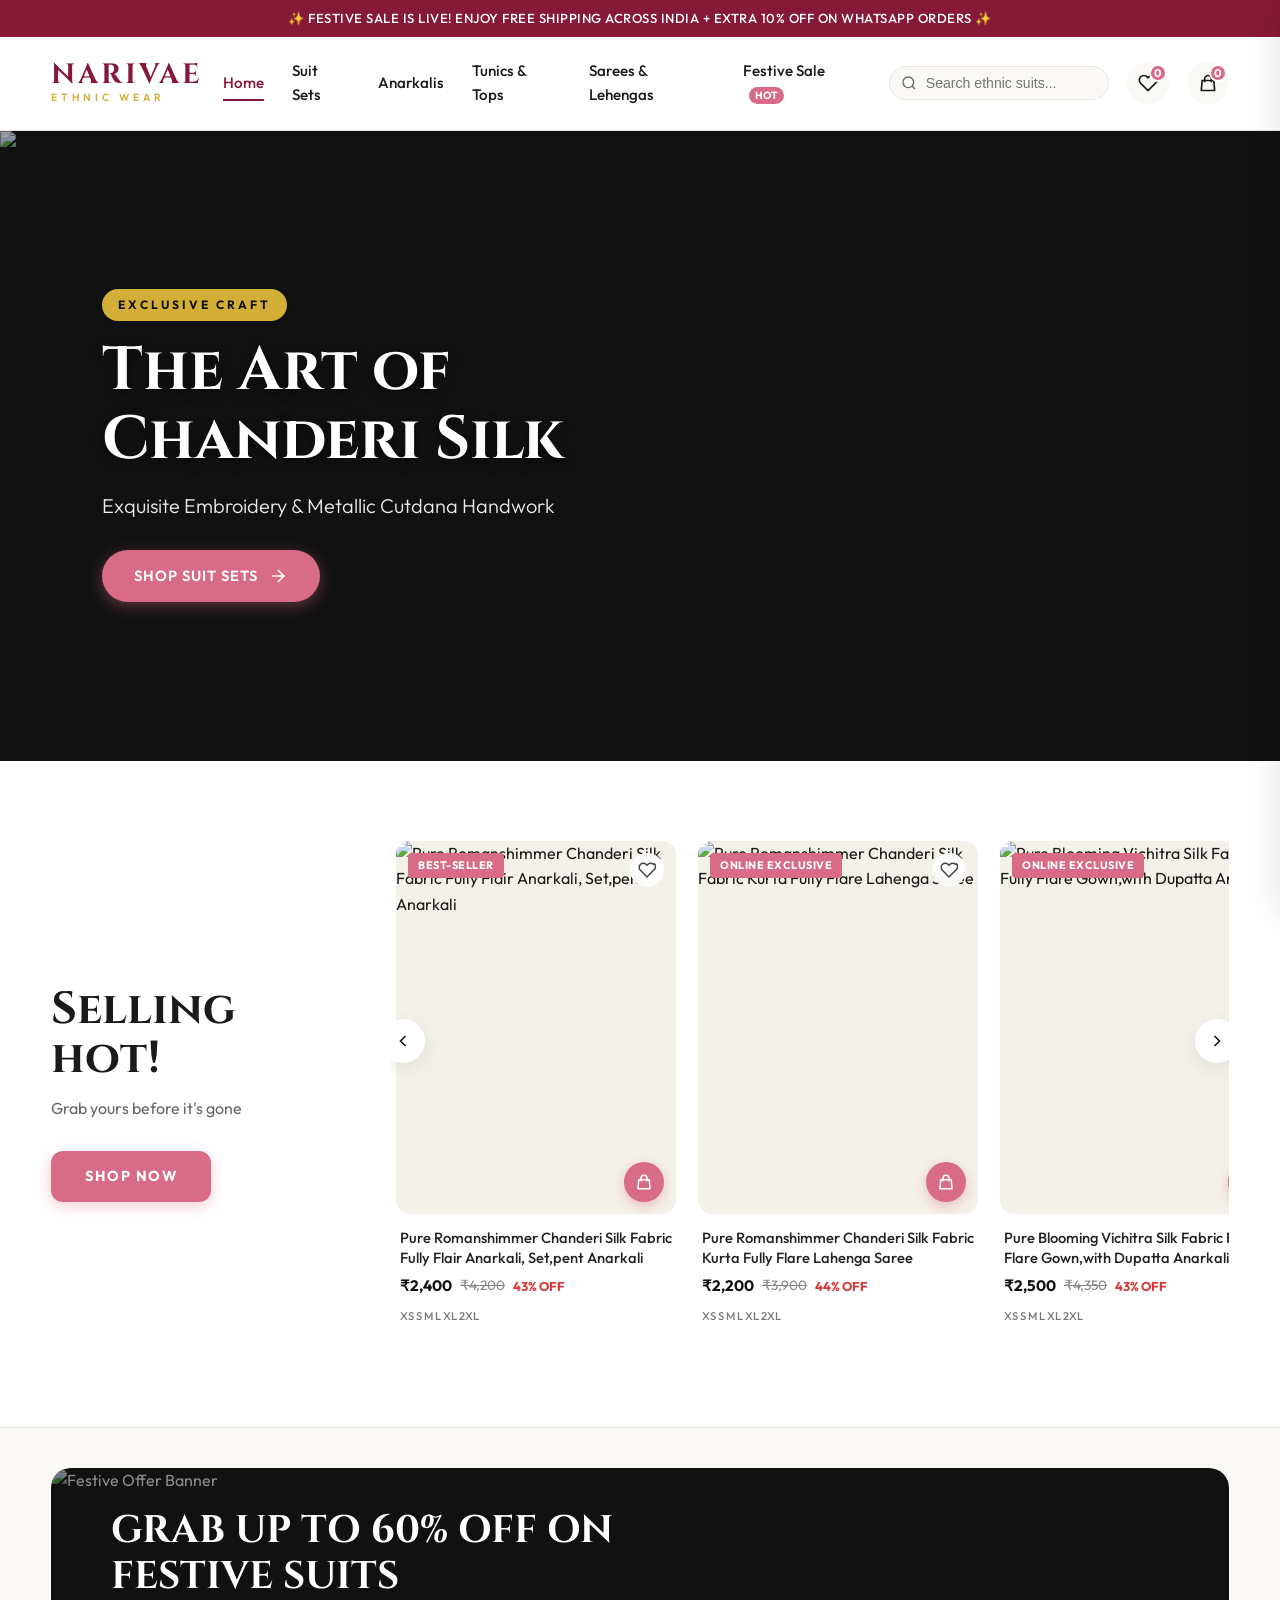
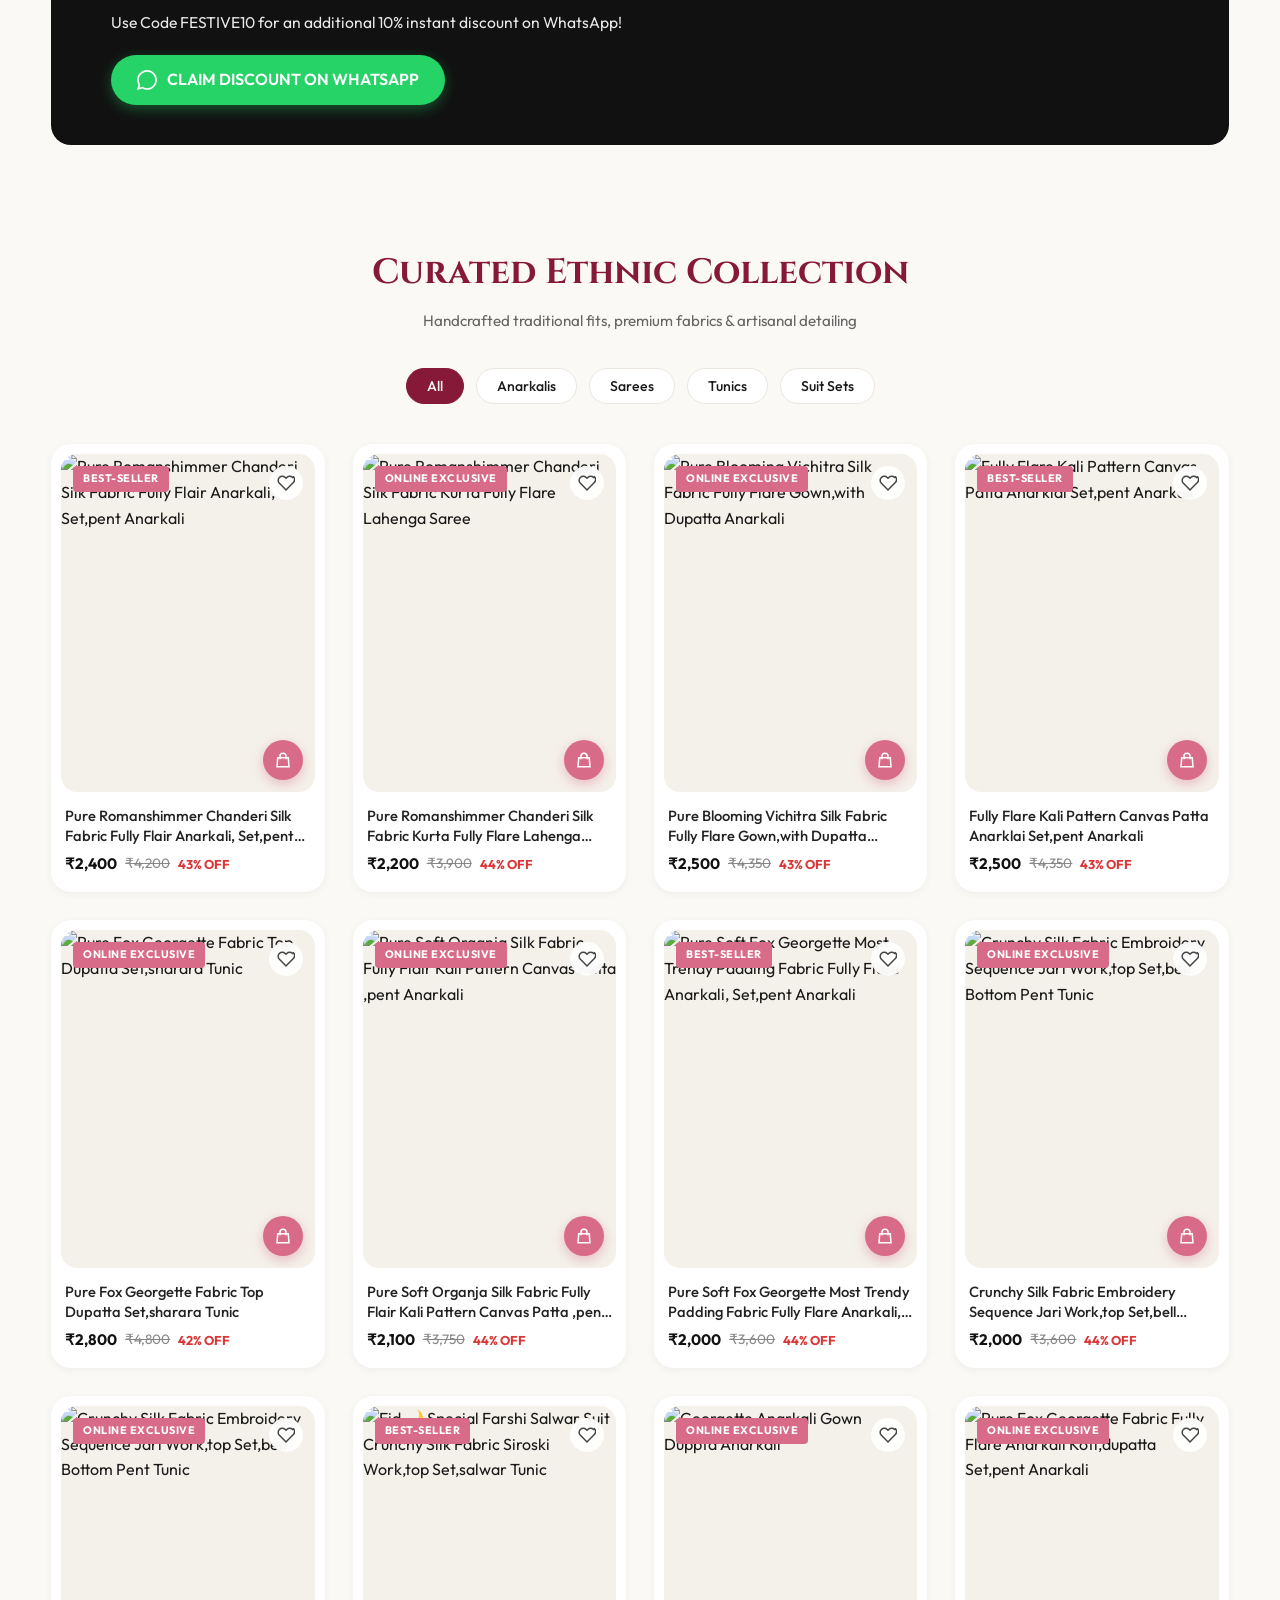
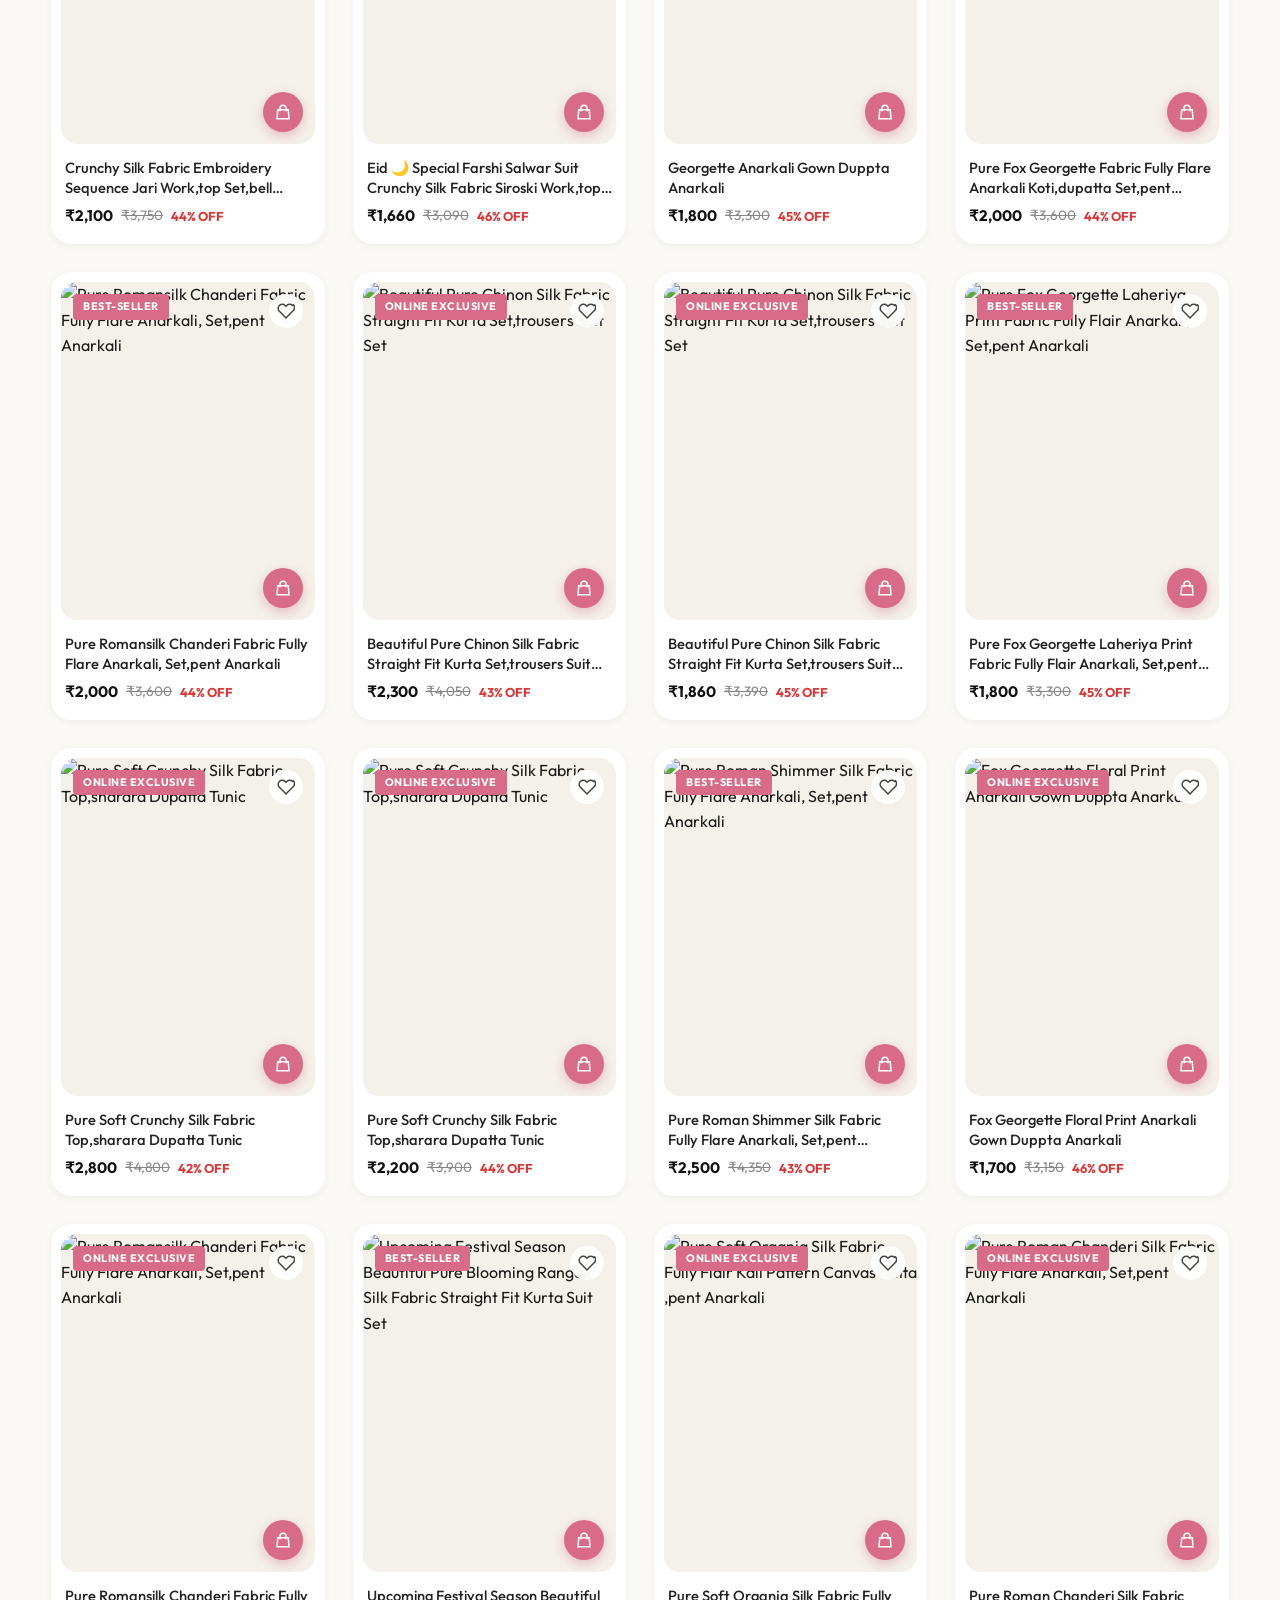
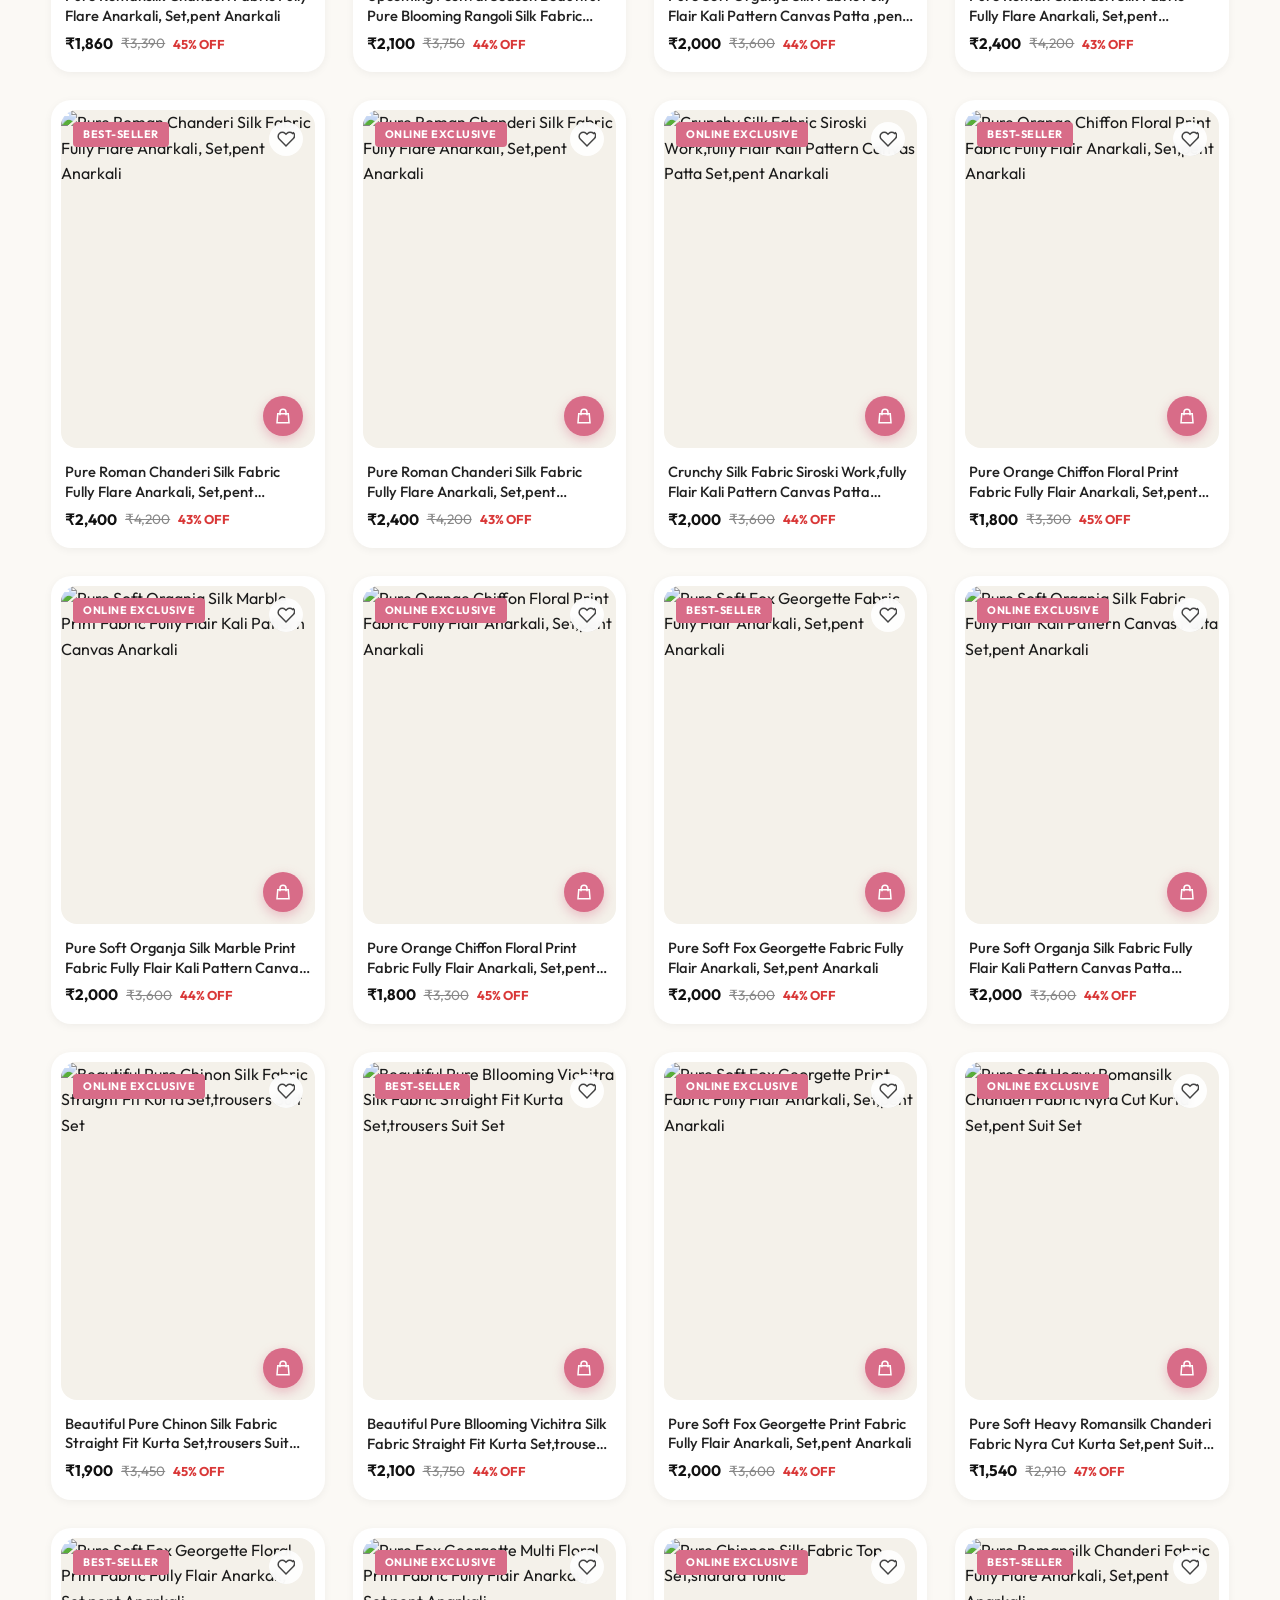
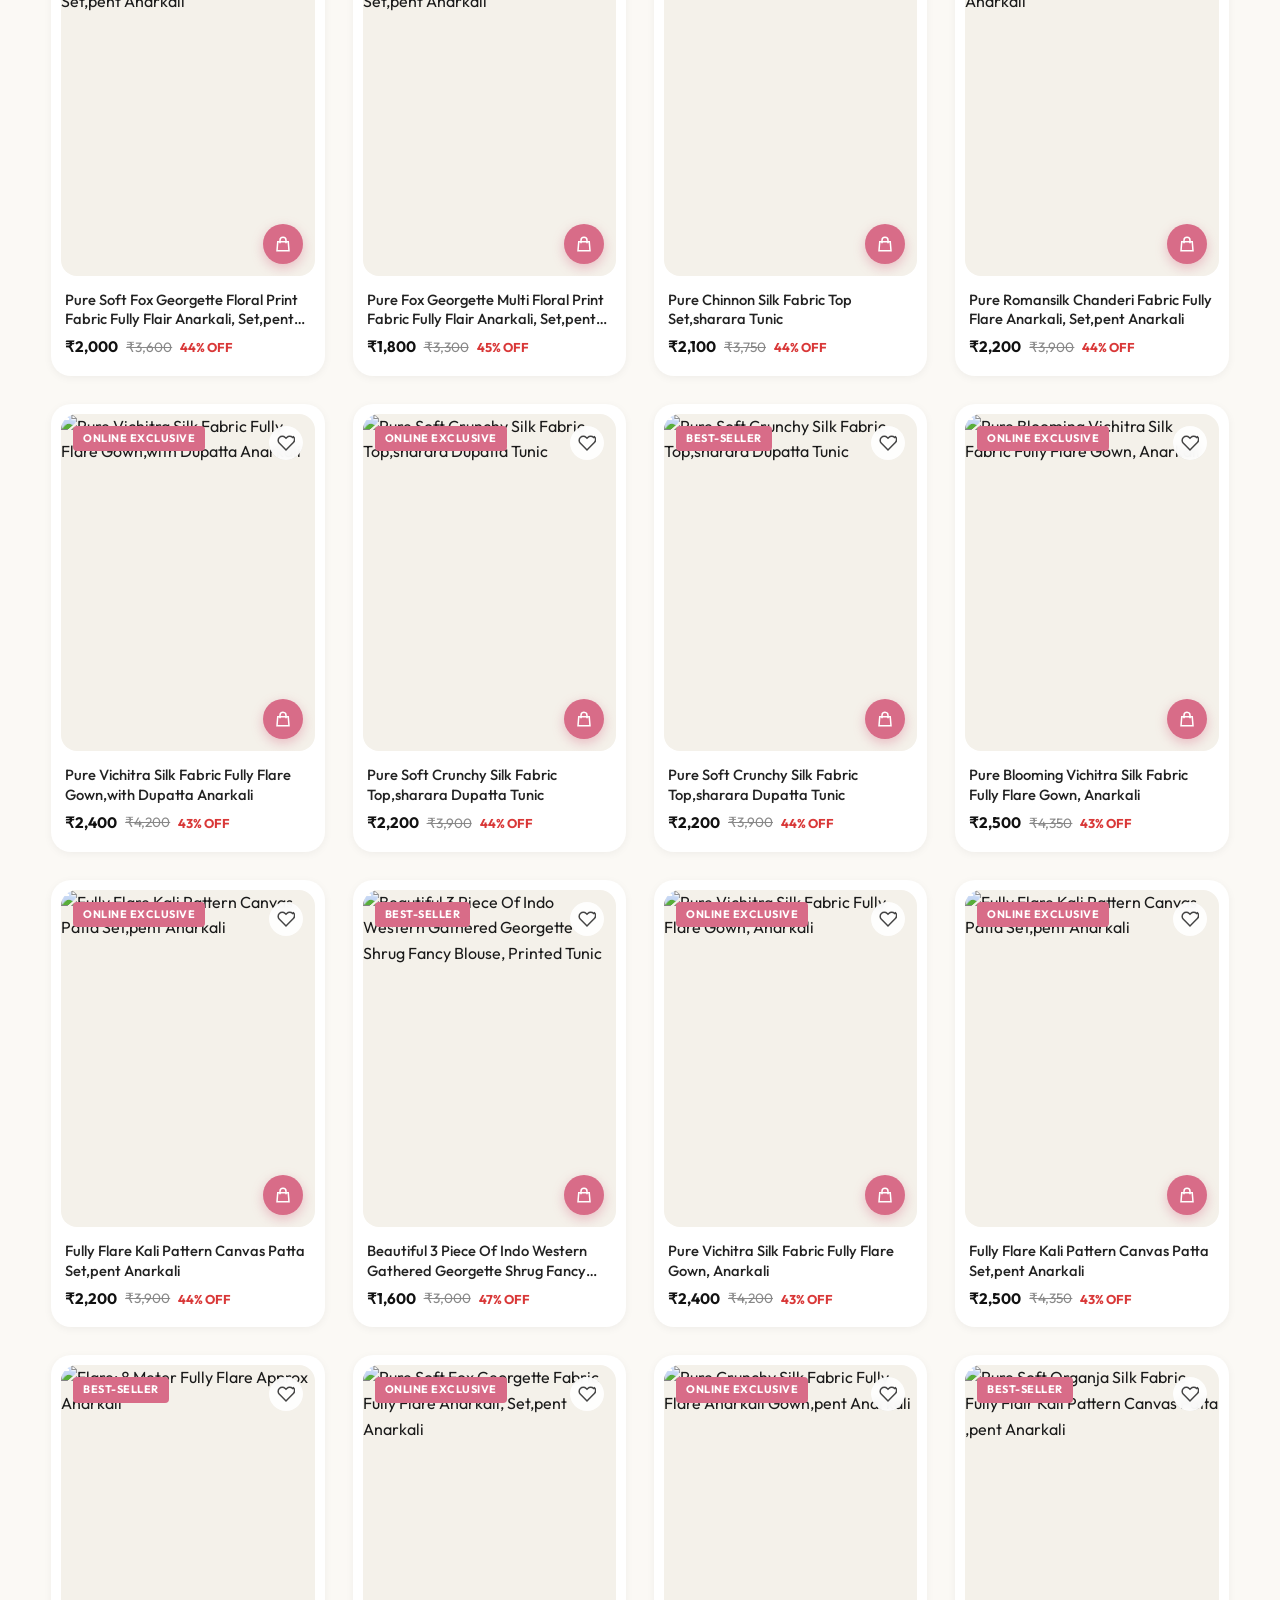
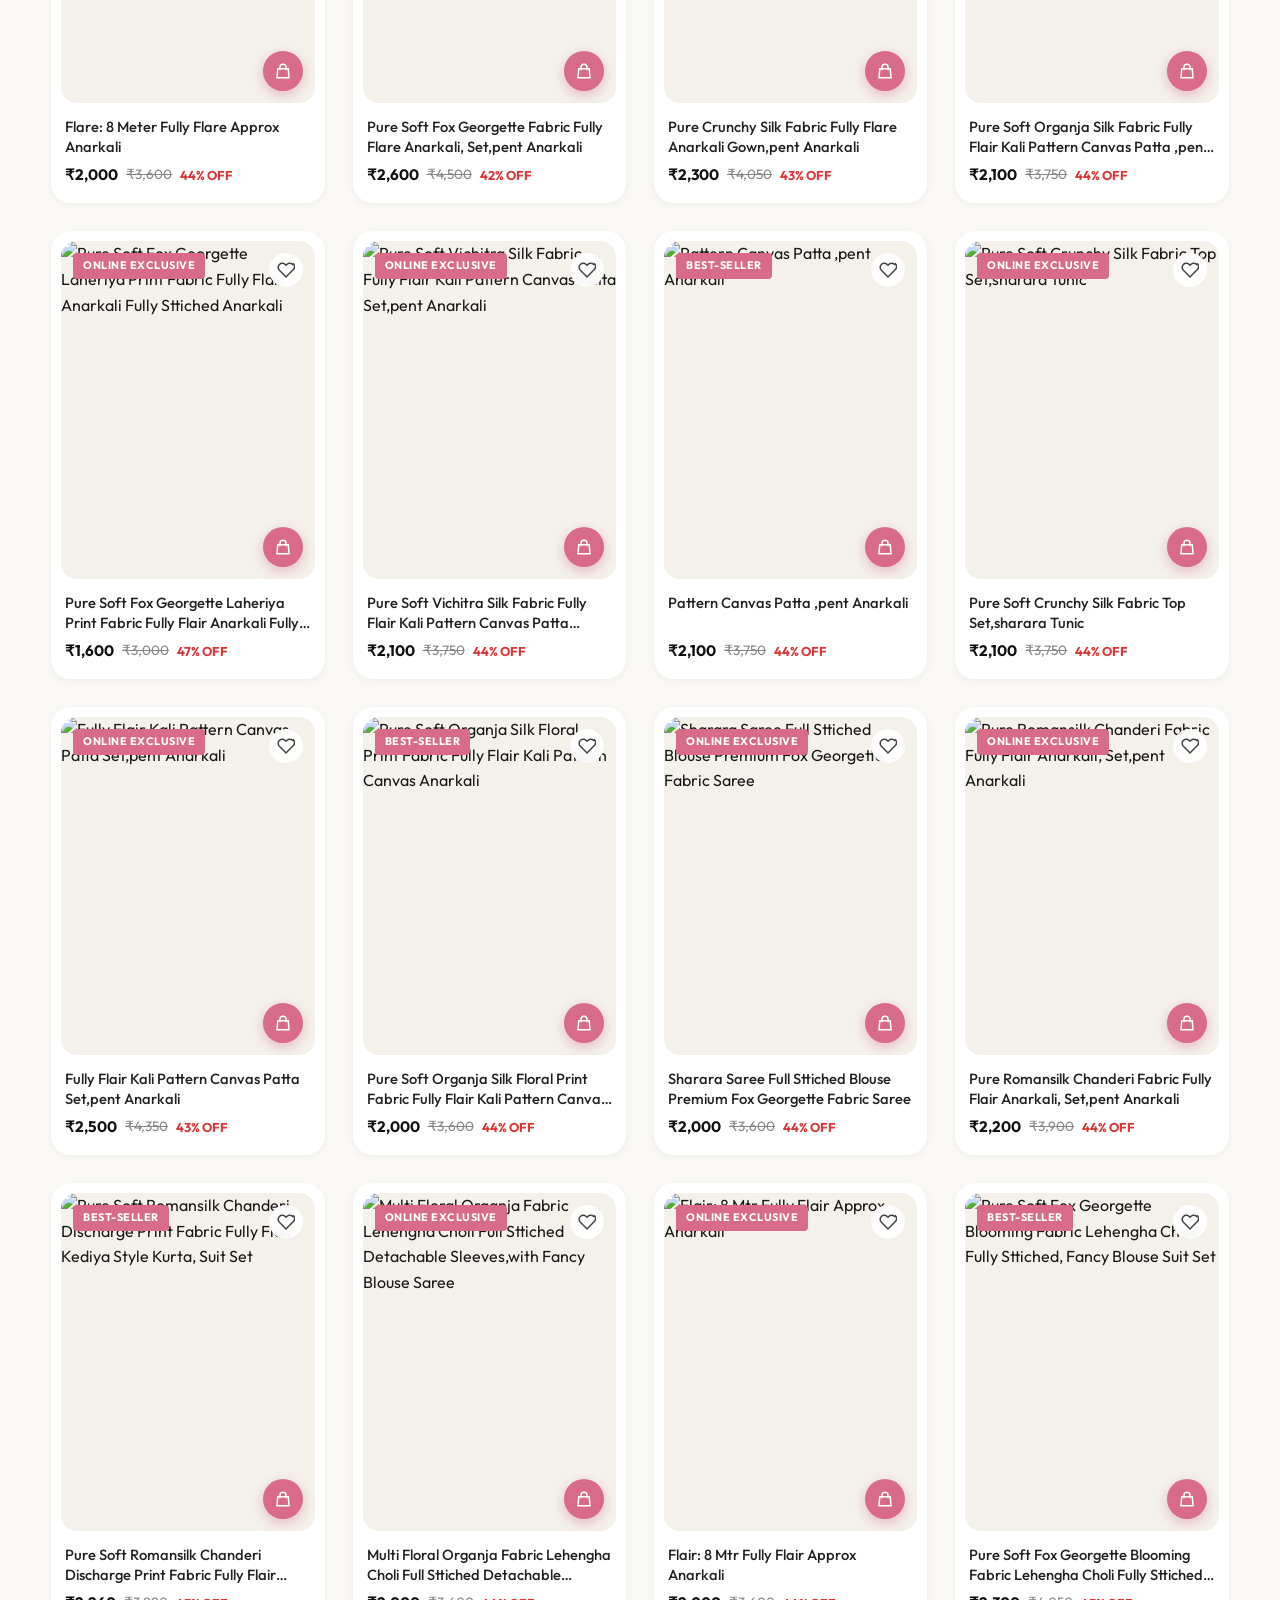
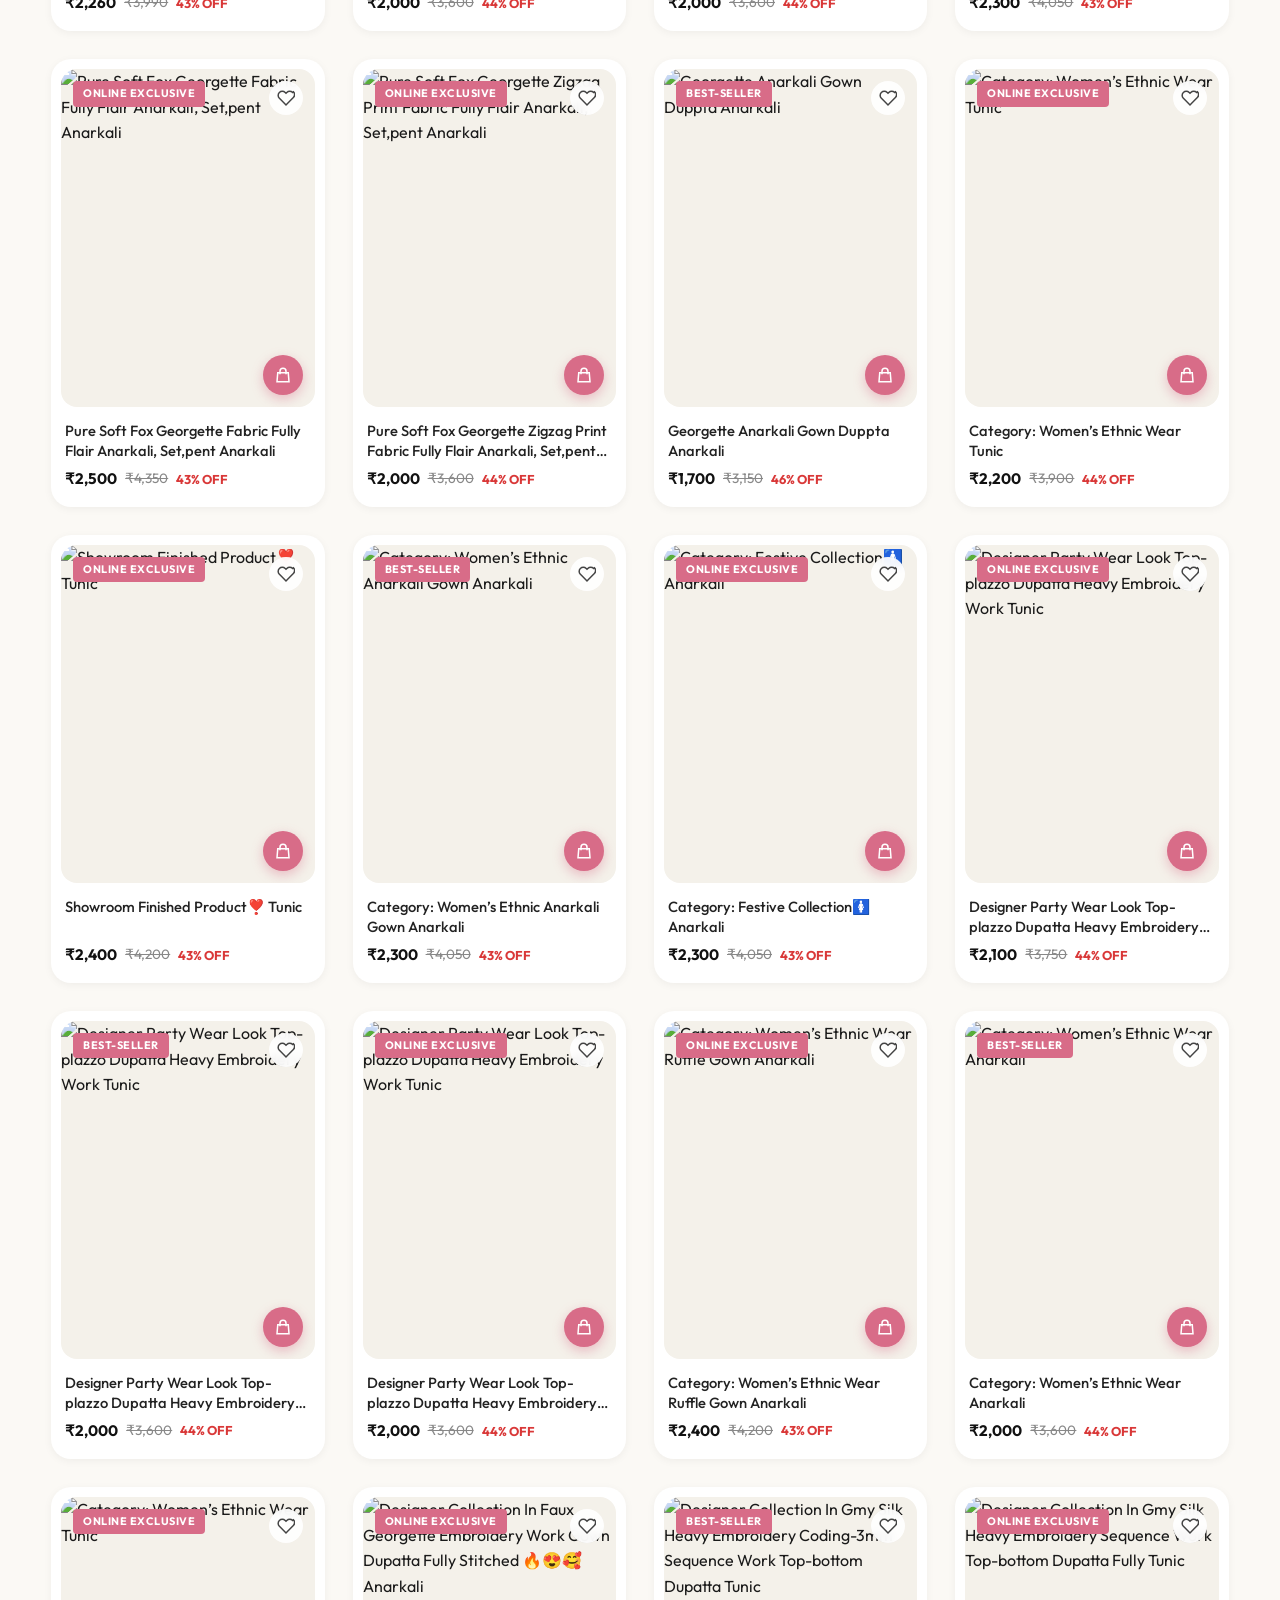
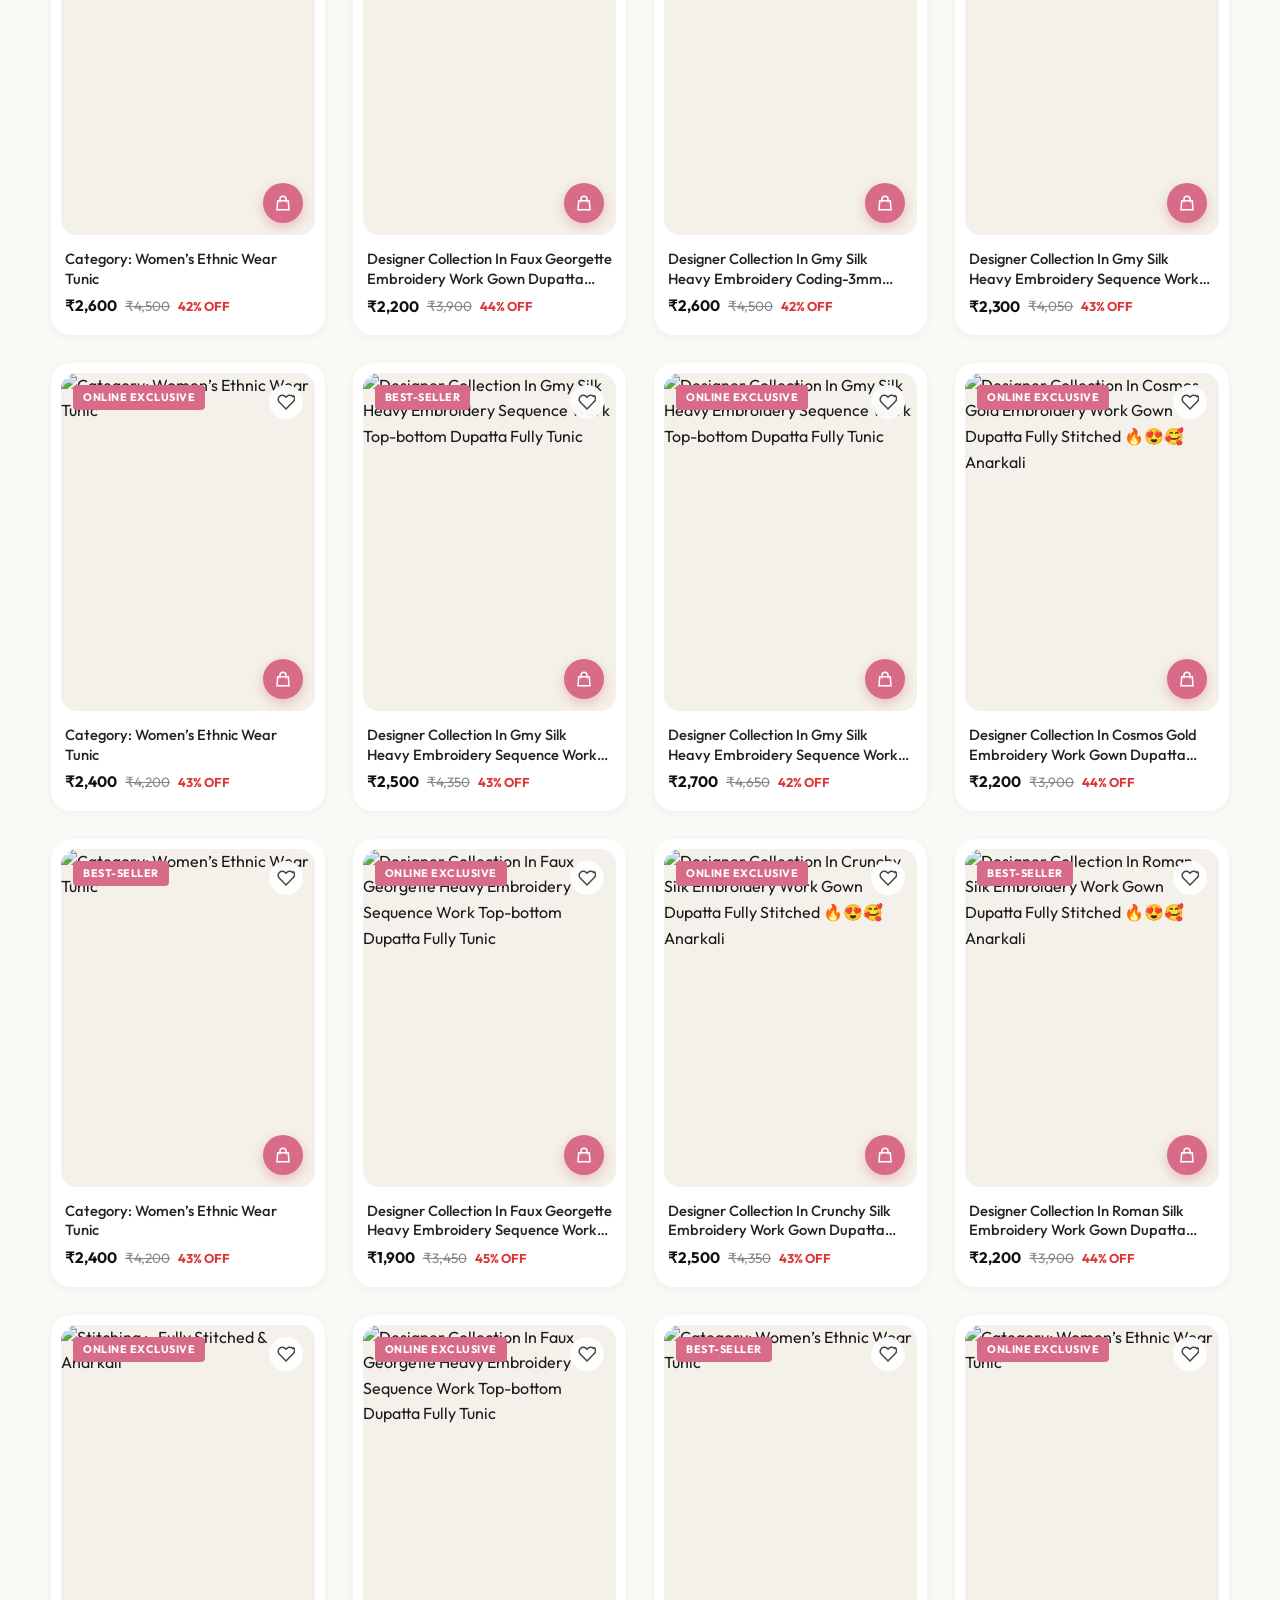
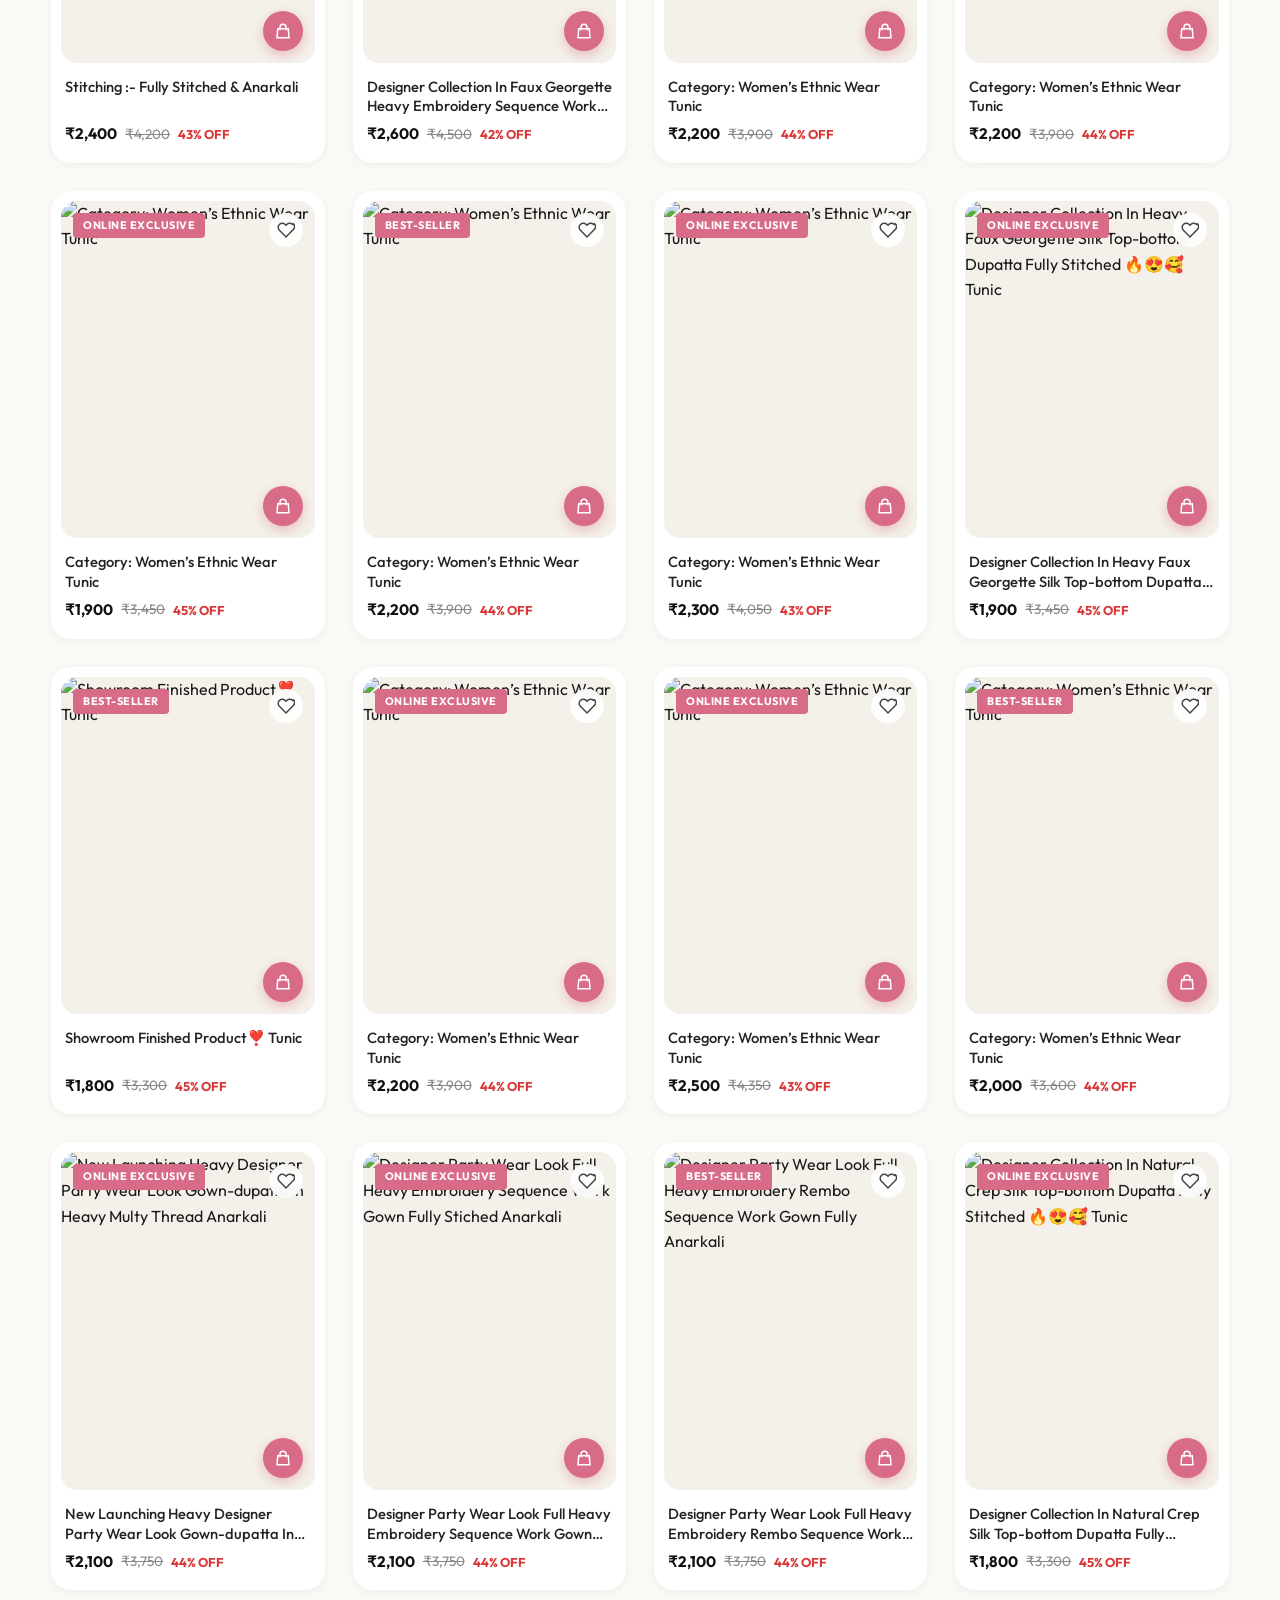
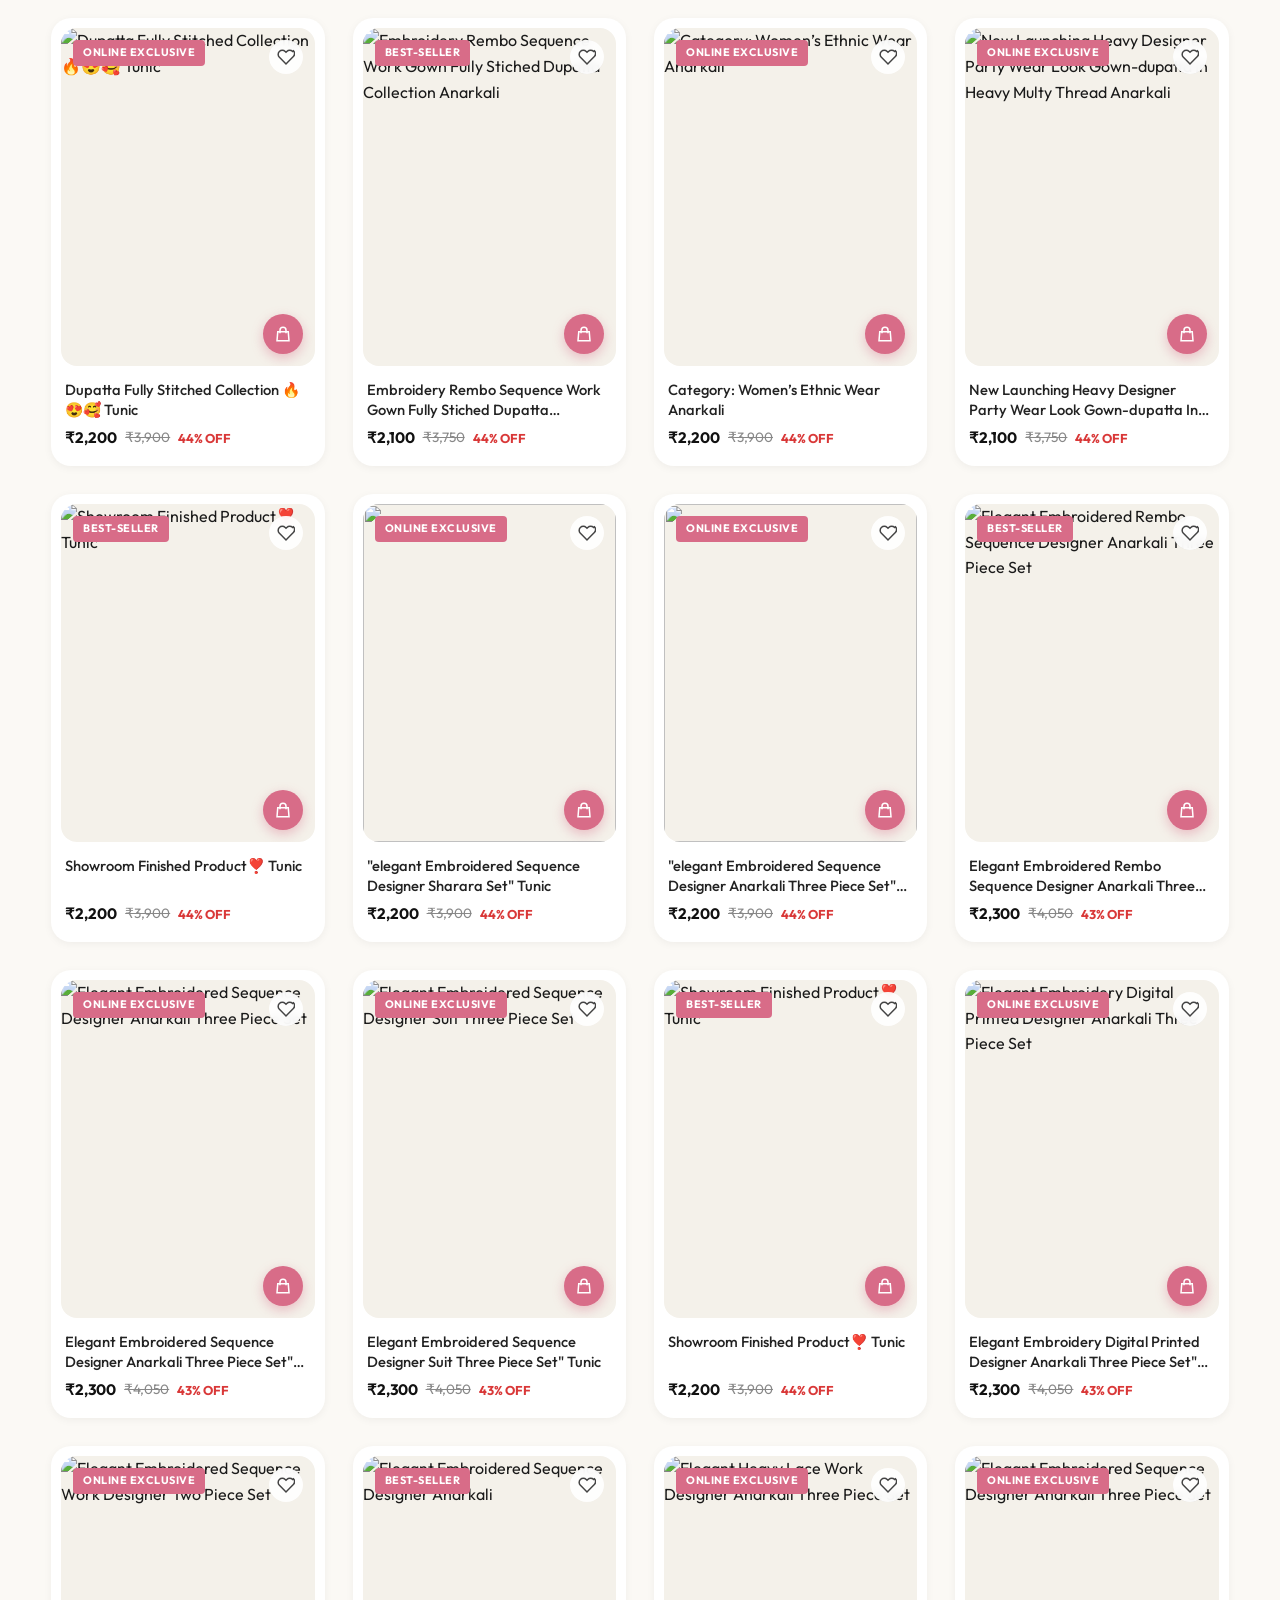
==== index.html @ 0bec827b "Initial commit: NARIVAE Ethnic Wear Store with 204 products" ====
<!DOCTYPE html>
<html lang="en">
<head>
  <meta charset="UTF-8">
  <meta name="viewport" content="width=device-width, initial-scale=1.0">
  <title>NARIVAE | Premium Indian Ethnic Wear, Suit Sets & Anarkalis</title>
  <meta name="description" content="Discover luxury Indian ethnic wear, handcrafted suit sets, flared Anarkalis, and tunics at NARIVAE. Order directly via WhatsApp.">
  <link rel="stylesheet" href="css/styles.css">
</head>
<body>

  <!-- Announcement Bar -->
  <div class="announcement-bar">
    <span id="announcement-text">✨ FESTIVE SALE IS LIVE! ENJOY FREE SHIPPING ACROSS INDIA + EXTRA 10% OFF ON WHATSAPP ORDERS ✨</span>
  </div>

  <!-- Main Site Header -->
  <header class="site-header">
    <div class="container">
      <div class="header-inner">
        <!-- Logo -->
        <a href="index.html" class="brand-logo">
          <img id="brand-logo-img" src="" alt="NARIVAE Logo" style="display:none;" />
          <div class="brand-text">
            <span class="brand-title" id="brand-title-text">NARIVAE</span>
            <span class="brand-subtitle" id="brand-subtitle-text">ETHNIC WEAR</span>
          </div>
        </a>

        <!-- Main Navigation Links -->
        <nav class="main-nav" id="main-nav-links">
          <!-- Dynamically populated from data.js -->
        </nav>

        <!-- Actions: Search, Wishlist, Cart -->
        <div class="header-actions">
          <div class="search-box">
            <svg viewBox="0 0 24 24" fill="none" stroke="currentColor" stroke-width="2"><circle cx="11" cy="11" r="8"/><path d="M21 21l-4.35-4.35"/></svg>
            <input type="text" id="search-input" placeholder="Search ethnic suits..." />
          </div>

          <button class="icon-btn" id="wishlist-toggle-btn" title="Wishlist" onclick="alert('Wishlist feature: Click the heart on any item to save it!')">
            <svg width="20" height="20" fill="none" stroke="currentColor" stroke-width="2" viewBox="0 0 24 24"><path d="M20.84 4.61a5.5 5.5 0 0 0-7.78 0L12 5.67l-1.06-1.06a5.5 5.5 0 0 0-7.78 7.78l1.06 1.06L12 21.23l8.78-8.78 1.06-1.06a5.5 5.5 0 0 0 0-7.78z"/></svg>
            <span class="badge-count" id="wishlist-badge-count">0</span>
          </button>

          <button class="icon-btn" id="cart-toggle-btn" title="Shopping Bag">
            <svg width="20" height="20" fill="none" stroke="currentColor" stroke-width="2" viewBox="0 0 24 24"><path d="M16 11V7a4 4 0 00-8 0v4M5 9h14l1 12H4L5 9z"/></svg>
            <span class="badge-count" id="cart-badge-count">0</span>
          </button>
        </div>
      </div>
    </div>
  </header>

  <!-- HERO SECTION (Slider / Video Banner) -->
  <section class="hero-section">
    <div class="hero-slider" id="hero-slider-container">
      <!-- Dynamically populated hero slides -->
    </div>
  </section>

  <!-- REFERENCE 1: SELLING HOT SLIDER SECTION -->
  <section class="selling-hot-section">
    <div class="container">
      <div class="selling-hot-container">
        <!-- Left Title Box -->
        <div class="selling-hot-left">
          <h2 class="selling-hot-title" id="hot-selling-title">Selling hot!</h2>
          <p class="selling-hot-subtext" id="hot-selling-subtext">Grab yours before it's gone</p>
          <a href="#catalog" class="shop-now-btn" id="hot-selling-btn">SHOP NOW</a>
        </div>

        <!-- Right Product Cards Slider -->
        <div class="hot-slider-wrapper">
          <button class="slider-arrow prev" id="hot-slider-prev" aria-label="Previous Slide">
            <svg width="20" height="20" fill="none" stroke="currentColor" stroke-width="2" viewBox="0 0 24 24"><path d="M15 18l-6-6 6-6"/></svg>
          </button>
          
          <div class="hot-slider-track" id="hot-slider-track">
            <!-- Dynamically populated hot seller product cards -->
          </div>

          <button class="slider-arrow next" id="hot-slider-next" aria-label="Next Slide">
            <svg width="20" height="20" fill="none" stroke="currentColor" stroke-width="2" viewBox="0 0 24 24"><path d="M9 18l6-6-6-6"/></svg>
          </button>
        </div>
      </div>
    </div>
  </section>

  <!-- PROMOTIONAL BANNER SECTION -->
  <section class="promo-banner-section">
    <div class="container">
      <div class="promo-banner-card">
        <img class="promo-banner-bg" id="promo-bg-img" src="" alt="Festive Offer Banner" />
        <div class="promo-banner-content">
          <h3 class="promo-title" id="promo-title">GRAB UP TO 60% OFF ON FESTIVE SUITS</h3>
          <p class="promo-subtitle" id="promo-subtitle">Use Code FESTIVE10 for an additional 10% instant discount on WhatsApp!</p>
          <a href="https://wa.me/918511414656" target="_blank" class="promo-whatsapp-btn" id="promo-wa-btn">
            <svg width="20" height="20" fill="currentColor" viewBox="0 0 24 24"><path d="M.057 24l1.687-6.163c-1.041-1.804-1.588-3.849-1.587-5.946.003-6.556 5.338-11.891 11.893-11.891 3.181.001 6.167 1.24 8.413 3.488 2.245 2.248 3.481 5.236 3.48 8.414-.003 6.557-5.338 11.892-11.893 11.892-1.99-.001-3.951-.5-5.688-1.448l-6.305 1.654zm6.597-3.807c1.676.995 3.276 1.591 5.392 1.592 5.448 0 9.886-4.434 9.889-9.885.002-5.462-4.415-9.89-9.881-9.892-5.452 0-9.887 4.434-9.889 9.884-.001 2.225.651 3.891 1.746 5.634l-.999 3.648 3.742-.981z"/></svg>
            <span>CLAIM DISCOUNT ON WHATSAPP</span>
          </a>
        </div>
      </div>
    </div>
  </section>

  <!-- REFERENCE 2: 4-SPAN CATALOG GRID SECTION -->
  <section class="catalog-section" id="catalog">
    <div class="container">
      <div class="section-header">
        <h2 class="section-title" id="catalog-title">Curated Ethnic Collection</h2>
        <p class="section-subtitle" id="catalog-subtext">Handcrafted traditional fits, premium fabrics & artisanal detailing</p>
      </div>

      <!-- Filter Categories -->
      <div class="filter-tabs" id="filter-tabs">
        <!-- Filter buttons dynamically rendered -->
      </div>

      <!-- 4-Column Grid -->
      <div class="catalog-grid" id="catalog-grid">
        <!-- Dynamically rendered product cards -->
      </div>
    </div>
  </section>

  <!-- QUICK VIEW PRODUCT MODAL -->
  <div class="modal-overlay" id="product-modal">
    <div class="product-modal-container">
      <button class="modal-close-btn" id="modal-close-btn">&times;</button>
      <div class="modal-body-content">
        <!-- Rendered dynamically -->
      </div>
    </div>
  </div>

  <!-- CART DRAWER -->
  <div class="drawer-overlay" id="cart-drawer-overlay"></div>
  <aside class="cart-drawer" id="cart-drawer">
    <div class="drawer-header">
      <h3 class="drawer-title">Your Shopping Bag</h3>
      <button id="cart-close-btn" style="font-size:1.5rem;">&times;</button>
    </div>
    <div class="drawer-body" id="cart-drawer-body">
      <!-- Cart items -->
    </div>
    <div class="drawer-footer">
      <div class="cart-subtotal-row">
        <span>Subtotal Amount:</span>
        <span id="cart-subtotal-val">₹0</span>
      </div>
      <a href="https://wa.me/918511414656" id="cart-wa-checkout-btn" target="_blank" class="btn-whatsapp-order" style="width:100%;">
        <svg width="20" height="20" fill="currentColor" viewBox="0 0 24 24"><path d="M.057 24l1.687-6.163c-1.041-1.804-1.588-3.849-1.587-5.946.003-6.556 5.338-11.891 11.893-11.891 3.181.001 6.167 1.24 8.413 3.488 2.245 2.248 3.481 5.236 3.48 8.414-.003 6.557-5.338 11.892-11.893 11.892-1.99-.001-3.951-.5-5.688-1.448l-6.305 1.654zm6.597-3.807c1.676.995 3.276 1.591 5.392 1.592 5.448 0 9.886-4.434 9.889-9.885.002-5.462-4.415-9.89-9.881-9.892-5.452 0-9.887 4.434-9.889 9.884-.001 2.225.651 3.891 1.746 5.634l-.999 3.648 3.742-.981z"/></svg>
        <span>CHECKOUT VIA WHATSAPP</span>
      </a>
    </div>
  </aside>

  <!-- SITE FOOTER -->
  <footer class="site-footer">
    <div class="container">
      <div class="footer-grid">
        <!-- Col 1: Brand Info -->
        <div>
          <h3 class="footer-col-title" id="footer-logo-text">NARIVAE</h3>
          <p class="footer-bio" id="footer-bio">
            Authentic Indian ethnic wear, suit sets, and flared Anarkalis designed to celebrate grace and luxury.
          </p>
          <div class="payment-badges-row">
            <span class="payment-badge">UPI</span>
            <span class="payment-badge">GPay</span>
            <span class="payment-badge">PhonePe</span>
            <span class="payment-badge">Paytm</span>
            <span class="payment-badge">COD</span>
          </div>
        </div>

        <!-- Col 2: Quick Links -->
        <div>
          <h4 class="footer-col-title">QUICK LINKS</h4>
          <ul class="footer-links">
            <li><a href="index.html">Home Store</a></li>
            <li><a href="#catalog">Featured Collection</a></li>
            <li><a href="#sale">Festive Offers</a></li>
          </ul>
        </div>

        <!-- Col 3: Customer Care -->
        <div>
          <h4 class="footer-col-title">CUSTOMER CARE</h4>
          <ul class="footer-links">
            <li><a href="#" onclick="alert('Size replacement available within 7 days of delivery!')">Shipping & Returns</a></li>
            <li><a href="#" onclick="alert('All orders shipped express via BlueDart/Delhivery.')">Order Tracking</a></li>
            <li><a href="#" onclick="alert('Contact Business Care on WhatsApp: +918511414656')">Help & Support</a></li>
          </ul>
        </div>

        <!-- Col 4: Contact Us -->
        <div>
          <h4 class="footer-col-title">GET IN TOUCH</h4>
          <div class="footer-contact-item">
            <a id="footer-wa-link" href="https://wa.me/918511414656" target="_blank">
              <span>WhatsApp: +91 8511414656</span>
            </a>
          </div>
          <div class="footer-contact-item">
            <a id="footer-email-link" href="mailto:care@narivae.com">
              <span>Email: care@narivae.com</span>
            </a>
          </div>
          <p style="font-size:0.8rem; color:#888; margin-top:12px;">Mon - Sat | 10:00 AM - 7:00 PM IST</p>
        </div>
      </div>

      <div class="footer-bottom">
        <div>&copy; 2026 NARIVAE Ethnic Wear. All Rights Reserved. Hostable on GitHub Pages.</div>
        <div>Made with ❤️ for Ethnic Couture</div>
      </div>
    </div>
  </footer>

  <!-- Scripts -->
  <script src="js/data.js"></script>
  <script src="js/app.js"></script>
</body>
</html>
---- css/styles.css ----
/* ==========================================================================
   NARIVAE ETHNIC WEAR - CORE DESIGN SYSTEM & STYLESHEET
   ========================================================================== */

@import url('https://fonts.googleapis.com/css2?family=Cinzel:wght@400;600;700;800&family=Outfit:wght@300;400;500;600;700&display=swap');

:root {
  /* Color Palette */
  --primary-maroon: #861937;
  --maroon-hover: #6a122a;
  --gold-accent: #D4AF37;
  --gold-light: #F7EFD8;
  --rose-pink: #D86C88;
  --rose-hover: #c45773;
  --bg-warm: #FBF9F5;
  --bg-card: #FFFFFF;
  --text-main: #1A1A1A;
  --text-muted: #666666;
  --text-light: #999999;
  --border-color: #EAE6DF;
  --discount-red: #D93838;
  --whatsapp-green: #25D366;
  --whatsapp-hover: #1da851;

  /* Fonts */
  --font-serif: 'Cinzel', Georgia, serif;
  --font-sans: 'Outfit', -apple-system, BlinkMacSystemFont, sans-serif;

  /* Elevation */
  --shadow-sm: 0 2px 8px rgba(0, 0, 0, 0.05);
  --shadow-md: 0 6px 20px rgba(0, 0, 0, 0.08);
  --shadow-lg: 0 12px 32px rgba(0, 0, 0, 0.12);
  --radius-sm: 8px;
  --radius-md: 14px;
  --radius-lg: 20px;
  --radius-full: 999px;
  --transition-fast: all 0.25s ease;
  --transition-normal: all 0.35s cubic-bezier(0.25, 1, 0.5, 1);
}

/* Reset & Base Setup */
*, *::before, *::after {
  box-sizing: border-box;
  margin: 0;
  padding: 0;
}

html {
  scroll-behavior: smooth;
  font-size: 16px;
}

body {
  font-family: var(--font-sans);
  background-color: var(--bg-warm);
  color: var(--text-main);
  line-height: 1.6;
  overflow-x: hidden;
}

a {
  color: inherit;
  text-decoration: none;
}

button {
  font-family: inherit;
  cursor: pointer;
  border: none;
  background: none;
}

img {
  max-width: 100%;
  height: auto;
  display: block;
}

/* Container */
.container {
  width: 92%;
  max-width: 1360px;
  margin: 0 auto;
}

/* ==========================================================================
   ANNOUNCEMENT BAR & HEADER
   ========================================================================== */
.announcement-bar {
  background: var(--primary-maroon);
  color: #FFFFFF;
  font-size: 0.82rem;
  font-weight: 500;
  letter-spacing: 0.5px;
  text-align: center;
  padding: 8px 16px;
  position: relative;
  z-index: 100;
}

.site-header {
  background: #FFFFFF;
  border-bottom: 1px solid var(--border-color);
  position: sticky;
  top: 0;
  z-index: 99;
  box-shadow: var(--shadow-sm);
  transition: var(--transition-fast);
}

.header-inner {
  display: flex;
  align-items: center;
  justify-content: space-between;
  padding: 16px 0;
  gap: 20px;
}

.brand-logo {
  display: flex;
  align-items: center;
  gap: 12px;
}

.brand-logo img {
  max-height: 48px;
}

.brand-text {
  display: flex;
  flex-direction: column;
}

.brand-title {
  font-family: var(--font-serif);
  font-size: 1.75rem;
  font-weight: 700;
  letter-spacing: 3px;
  color: var(--primary-maroon);
  line-height: 1.1;
}

.brand-subtitle {
  font-size: 0.65rem;
  letter-spacing: 4px;
  color: var(--gold-accent);
  font-weight: 600;
  text-transform: uppercase;
}

/* Navigation Links */
.main-nav {
  display: flex;
  align-items: center;
  gap: 28px;
}

.nav-link {
  font-size: 0.95rem;
  font-weight: 500;
  color: var(--text-main);
  position: relative;
  padding: 6px 0;
  transition: var(--transition-fast);
}

.nav-link:hover, .nav-link.active {
  color: var(--primary-maroon);
}

.nav-link::after {
  content: '';
  position: absolute;
  bottom: 0;
  left: 0;
  width: 0%;
  height: 2px;
  background: var(--primary-maroon);
  transition: var(--transition-fast);
}

.nav-link:hover::after, .nav-link.active::after {
  width: 100%;
}

.nav-link .nav-badge {
  background: var(--rose-pink);
  color: #FFFFFF;
  font-size: 0.65rem;
  font-weight: 700;
  padding: 2px 6px;
  border-radius: 10px;
  margin-left: 6px;
  vertical-align: middle;
}

/* Header Actions */
.header-actions {
  display: flex;
  align-items: center;
  gap: 18px;
}

.search-box {
  position: relative;
  width: 220px;
}

.search-box input {
  width: 100%;
  padding: 8px 14px 8px 36px;
  border-radius: var(--radius-full);
  border: 1px solid var(--border-color);
  background: var(--bg-warm);
  font-size: 0.88rem;
  outline: none;
  transition: var(--transition-fast);
}

.search-box input:focus {
  border-color: var(--primary-maroon);
  background: #FFFFFF;
  box-shadow: 0 0 0 3px rgba(134, 25, 55, 0.1);
}

.search-box svg {
  position: absolute;
  left: 12px;
  top: 50%;
  transform: translateY(-50%);
  color: var(--text-muted);
  width: 16px;
  height: 16px;
}

.icon-btn {
  position: relative;
  display: flex;
  align-items: center;
  justify-content: center;
  width: 42px;
  height: 42px;
  border-radius: 50%;
  color: var(--text-main);
  background: var(--bg-warm);
  transition: var(--transition-fast);
}

.icon-btn:hover {
  background: #EFEBE4;
  color: var(--primary-maroon);
}

.icon-btn .badge-count {
  position: absolute;
  top: 2px;
  right: 2px;
  background: var(--rose-pink);
  color: #FFFFFF;
  font-size: 0.7rem;
  font-weight: 700;
  width: 18px;
  height: 18px;
  border-radius: 50%;
  display: flex;
  align-items: center;
  justify-content: center;
  border: 2px solid #FFFFFF;
}

.admin-link-btn {
  font-size: 0.82rem;
  font-weight: 600;
  padding: 8px 14px;
  border-radius: var(--radius-full);
  border: 1px solid var(--primary-maroon);
  color: var(--primary-maroon);
  transition: var(--transition-fast);
}

.admin-link-btn:hover {
  background: var(--primary-maroon);
  color: #FFFFFF;
}

.mobile-menu-toggle {
  display: none;
}

/* ==========================================================================
   HERO SECTION (SLIDER / VIDEO)
   ========================================================================== */
.hero-section {
  position: relative;
  width: 100%;
  min-height: 520px;
  height: 70vh;
  max-height: 680px;
  background: #111111;
  overflow: hidden;
}

.hero-slider {
  width: 100%;
  height: 100%;
  position: relative;
}

.hero-slide {
  position: absolute;
  inset: 0;
  opacity: 0;
  visibility: hidden;
  transition: opacity 0.8s ease, transform 0.8s ease;
  transform: scale(1.03);
}

.hero-slide.active {
  opacity: 1;
  visibility: visible;
  transform: scale(1);
}

.hero-media {
  width: 100%;
  height: 100%;
  object-fit: cover;
  filter: brightness(0.65);
}

.hero-content {
  position: absolute;
  inset: 0;
  display: flex;
  flex-direction: column;
  justify-content: center;
  align-items: flex-start;
  padding: 0 8%;
  color: #FFFFFF;
  z-index: 2;
}

.hero-tag {
  display: inline-block;
  background: var(--gold-accent);
  color: #111;
  font-size: 0.75rem;
  font-weight: 700;
  letter-spacing: 3px;
  padding: 6px 16px;
  border-radius: var(--radius-full);
  text-transform: uppercase;
  margin-bottom: 16px;
  box-shadow: var(--shadow-sm);
}

.hero-headline {
  font-family: var(--font-serif);
  font-size: clamp(2.2rem, 5vw, 3.8rem);
  font-weight: 700;
  line-height: 1.15;
  max-width: 650px;
  margin-bottom: 14px;
  text-shadow: 0 4px 12px rgba(0,0,0,0.5);
}

.hero-subheadline {
  font-size: clamp(1rem, 2vw, 1.25rem);
  font-weight: 300;
  max-width: 540px;
  margin-bottom: 28px;
  opacity: 0.92;
}

.btn-primary {
  display: inline-flex;
  align-items: center;
  gap: 10px;
  background: var(--rose-pink);
  color: #FFFFFF;
  font-size: 0.92rem;
  font-weight: 600;
  letter-spacing: 1px;
  padding: 14px 32px;
  border-radius: var(--radius-full);
  box-shadow: 0 4px 15px rgba(216, 108, 136, 0.4);
  transition: var(--transition-fast);
}

.btn-primary:hover {
  background: var(--rose-hover);
  transform: translateY(-2px);
  box-shadow: 0 8px 22px rgba(216, 108, 136, 0.5);
}

.hero-controls {
  position: absolute;
  bottom: 24px;
  right: 8%;
  display: flex;
  align-items: center;
  gap: 12px;
  z-index: 10;
}

.hero-nav-btn {
  width: 44px;
  height: 44px;
  border-radius: 50%;
  background: rgba(255, 255, 255, 0.2);
  backdrop-filter: blur(10px);
  color: #FFFFFF;
  display: flex;
  align-items: center;
  justify-content: center;
  transition: var(--transition-fast);
}

.hero-nav-btn:hover {
  background: rgba(255, 255, 255, 0.9);
  color: var(--primary-maroon);
}

/* ==========================================================================
   REFERENCE 1: SELLING HOT SLIDER SECTION
   ========================================================================== */
.selling-hot-section {
  padding: 70px 0;
  background: #FFFFFF;
  border-bottom: 1px solid var(--border-color);
}

.selling-hot-container {
  display: grid;
  grid-template-columns: 300px 1fr;
  gap: 40px;
  align-items: center;
}

.selling-hot-left {
  display: flex;
  flex-direction: column;
  justify-content: center;
  padding-right: 20px;
}

.selling-hot-title {
  font-family: var(--font-serif);
  font-size: 2.8rem;
  font-weight: 700;
  color: #1A1A1A;
  line-height: 1.1;
  margin-bottom: 12px;
}

.selling-hot-subtext {
  font-size: 1rem;
  color: var(--text-muted);
  margin-bottom: 30px;
}

.shop-now-btn {
  align-self: flex-start;
  background: var(--rose-pink);
  color: #FFFFFF;
  font-family: var(--font-sans);
  font-size: 0.9rem;
  font-weight: 700;
  letter-spacing: 1.5px;
  text-transform: uppercase;
  padding: 14px 34px;
  border-radius: 12px;
  box-shadow: 0 4px 14px rgba(216, 108, 136, 0.35);
  transition: var(--transition-fast);
}

.shop-now-btn:hover {
  background: var(--rose-hover);
  transform: translateY(-2px);
}

/* Slider Track */
.hot-slider-wrapper {
  position: relative;
  overflow: hidden;
}

.hot-slider-track {
  display: flex;
  gap: 22px;
  overflow-x: auto;
  scroll-behavior: smooth;
  padding: 10px 5px 25px 5px;
  scrollbar-width: none; /* Firefox */
}

.hot-slider-track::-webkit-scrollbar {
  display: none; /* Chrome/Safari */
}

.slider-arrow {
  position: absolute;
  top: 40%;
  transform: translateY(-50%);
  width: 44px;
  height: 44px;
  border-radius: 50%;
  background: #FFFFFF;
  box-shadow: var(--shadow-md);
  display: flex;
  align-items: center;
  justify-content: center;
  z-index: 5;
  color: var(--text-main);
  transition: var(--transition-fast);
}

.slider-arrow:hover {
  background: var(--primary-maroon);
  color: #FFFFFF;
}

.slider-arrow.prev { left: -10px; }
.slider-arrow.next { right: -10px; }

/* Product Card - Slider Style */
.hot-product-card {
  flex: 0 0 280px;
  background: #FFFFFF;
  border-radius: var(--radius-md);
  display: flex;
  flex-direction: column;
  transition: var(--transition-fast);
}

.hot-product-card:hover {
  transform: translateY(-4px);
}

.product-image-box {
  position: relative;
  width: 100%;
  aspect-ratio: 3 / 4;
  border-radius: var(--radius-md);
  overflow: hidden;
  background: #F4F1EA;
}

.product-image-box img {
  width: 100%;
  height: 100%;
  object-fit: cover;
  transition: transform 0.6s ease;
}

.hot-product-card:hover .product-image-box img {
  transform: scale(1.05);
}

.badge-tag {
  position: absolute;
  top: 12px;
  left: 12px;
  background: var(--rose-pink);
  color: #FFFFFF;
  font-size: 0.68rem;
  font-weight: 700;
  letter-spacing: 0.5px;
  padding: 4px 10px;
  border-radius: 4px;
  text-transform: uppercase;
}

.wishlist-btn {
  position: absolute;
  top: 12px;
  right: 12px;
  width: 34px;
  height: 34px;
  border-radius: 50%;
  background: rgba(255, 255, 255, 0.9);
  backdrop-filter: blur(4px);
  display: flex;
  align-items: center;
  justify-content: center;
  color: #444;
  transition: var(--transition-fast);
}

.wishlist-btn:hover, .wishlist-btn.active {
  background: #FFFFFF;
  color: var(--primary-maroon);
}

/* Floating Pink Bag Button (As shown in Reference Image 1 & 2) */
.quick-bag-btn {
  position: absolute;
  bottom: 12px;
  right: 12px;
  width: 40px;
  height: 40px;
  border-radius: 50%;
  background: var(--rose-pink);
  color: #FFFFFF;
  display: flex;
  align-items: center;
  justify-content: center;
  box-shadow: 0 4px 12px rgba(216, 108, 136, 0.4);
  transition: var(--transition-fast);
}

.quick-bag-btn:hover {
  background: var(--rose-hover);
  transform: scale(1.1);
}

.product-info {
  padding: 14px 4px 6px 4px;
  display: flex;
  flex-direction: column;
  gap: 6px;
}

.product-title {
  font-size: 0.92rem;
  font-weight: 500;
  color: #222222;
  line-height: 1.35;
  display: -webkit-box;
  -webkit-line-clamp: 2;
  -webkit-box-orient: vertical;
  overflow: hidden;
  height: 2.7em;
}

.price-row {
  display: flex;
  align-items: center;
  gap: 8px;
  font-size: 0.95rem;
}

.current-price {
  font-weight: 700;
  color: #111;
}

.original-price {
  font-size: 0.85rem;
  color: #888888;
  text-decoration: line-through;
}

.discount-tag {
  font-size: 0.8rem;
  font-weight: 700;
  color: var(--discount-red);
}

.size-pill-row {
  display: flex;
  gap: 6px;
  margin-top: 4px;
  font-size: 0.7rem;
  color: #777;
  font-weight: 500;
}

/* ==========================================================================
   PROMOTIONAL BANNER SECTION
   ========================================================================== */
.promo-banner-section {
  padding: 40px 0;
}

.promo-banner-card {
  position: relative;
  width: 100%;
  border-radius: var(--radius-lg);
  overflow: hidden;
  min-height: 260px;
  display: flex;
  align-items: center;
  padding: 40px 60px;
  background: #111;
  color: #FFFFFF;
}

.promo-banner-bg {
  position: absolute;
  inset: 0;
  width: 100%;
  height: 100%;
  object-fit: cover;
  filter: brightness(0.55);
}

.promo-banner-content {
  position: relative;
  z-index: 2;
  max-width: 600px;
}

.promo-title {
  font-family: var(--font-serif);
  font-size: clamp(1.6rem, 3.5vw, 2.4rem);
  font-weight: 700;
  line-height: 1.2;
  margin-bottom: 10px;
  color: #FFFFFF;
}

.promo-subtitle {
  font-size: 0.98rem;
  opacity: 0.9;
  margin-bottom: 20px;
}

.promo-whatsapp-btn {
  display: inline-flex;
  align-items: center;
  gap: 10px;
  background: var(--whatsapp-green);
  color: #FFFFFF;
  font-weight: 600;
  padding: 12px 26px;
  border-radius: var(--radius-full);
  box-shadow: 0 4px 14px rgba(37, 211, 102, 0.35);
  transition: var(--transition-fast);
}

.promo-whatsapp-btn:hover {
  background: var(--whatsapp-hover);
  transform: translateY(-2px);
}

/* ==========================================================================
   REFERENCE 2: 4-COLUMN CATALOG GRID SECTION
   ========================================================================== */
.catalog-section {
  padding: 60px 0;
}

.section-header {
  text-align: center;
  margin-bottom: 35px;
}

.section-title {
  font-family: var(--font-serif);
  font-size: 2.2rem;
  font-weight: 700;
  color: var(--primary-maroon);
  margin-bottom: 8px;
}

.section-subtitle {
  font-size: 0.95rem;
  color: var(--text-muted);
}

/* Category Filter Tabs */
.filter-tabs {
  display: flex;
  justify-content: center;
  gap: 12px;
  margin-bottom: 40px;
  flex-wrap: wrap;
}

.filter-btn {
  padding: 8px 20px;
  border-radius: var(--radius-full);
  border: 1px solid var(--border-color);
  background: #FFFFFF;
  font-size: 0.88rem;
  font-weight: 500;
  color: var(--text-main);
  transition: var(--transition-fast);
}

.filter-btn:hover, .filter-btn.active {
  background: var(--primary-maroon);
  color: #FFFFFF;
  border-color: var(--primary-maroon);
}

/* 4-Span Grid Layout */
.catalog-grid {
  display: grid;
  grid-template-columns: repeat(4, 1fr);
  gap: 28px;
}

.catalog-card {
  background: #FFFFFF;
  border-radius: 20px;
  padding: 10px;
  display: flex;
  flex-direction: column;
  transition: var(--transition-fast);
  box-shadow: var(--shadow-sm);
}

.catalog-card:hover {
  transform: translateY(-5px);
  box-shadow: var(--shadow-md);
}

.catalog-card .product-image-box {
  border-radius: 16px;
}

/* ==========================================================================
   PRODUCT DETAIL PAGE / MODAL
   ========================================================================== */
.modal-overlay {
  position: fixed;
  inset: 0;
  background: rgba(0, 0, 0, 0.65);
  backdrop-filter: blur(4px);
  z-index: 1000;
  display: flex;
  align-items: center;
  justify-content: center;
  opacity: 0;
  visibility: hidden;
  transition: var(--transition-fast);
  padding: 20px;
}

.modal-overlay.active {
  opacity: 1;
  visibility: visible;
}

.product-modal-container {
  background: #FFFFFF;
  width: 100%;
  max-width: 960px;
  max-height: 90vh;
  border-radius: var(--radius-lg);
  overflow-y: auto;
  position: relative;
  box-shadow: var(--shadow-lg);
  animation: modalSlideUp 0.35s cubic-bezier(0.25, 1, 0.5, 1);
}

@keyframes modalSlideUp {
  from { transform: translateY(40px); opacity: 0; }
  to { transform: translateY(0); opacity: 1; }
}

.modal-close-btn {
  position: absolute;
  top: 16px;
  right: 16px;
  width: 38px;
  height: 38px;
  border-radius: 50%;
  background: var(--bg-warm);
  display: flex;
  align-items: center;
  justify-content: center;
  z-index: 10;
  color: #333;
  transition: var(--transition-fast);
}

.modal-close-btn:hover {
  background: var(--primary-maroon);
  color: #FFF;
}

.product-detail-layout {
  display: grid;
  grid-template-columns: 1fr 1fr;
  gap: 36px;
  padding: 30px;
}

/* Image Gallery */
.gallery-wrapper {
  display: flex;
  flex-direction: column;
  gap: 14px;
}

.main-image-frame {
  width: 100%;
  aspect-ratio: 3 / 4;
  border-radius: var(--radius-md);
  overflow: hidden;
  background: #F4F1EA;
}

.main-image-frame img {
  width: 100%;
  height: 100%;
  object-fit: cover;
}

.thumbnail-row {
  display: flex;
  gap: 10px;
}

.thumb-item {
  width: 64px;
  height: 80px;
  border-radius: var(--radius-sm);
  overflow: hidden;
  cursor: pointer;
  border: 2px solid transparent;
  transition: var(--transition-fast);
}

.thumb-item.active, .thumb-item:hover {
  border-color: var(--primary-maroon);
}

.thumb-item img {
  width: 100%;
  height: 100%;
  object-fit: cover;
}

/* Product Buy Details */
.detail-content {
  display: flex;
  flex-direction: column;
  gap: 16px;
}

.detail-category {
  font-size: 0.78rem;
  letter-spacing: 2px;
  text-transform: uppercase;
  color: var(--gold-accent);
  font-weight: 700;
}

.detail-title {
  font-family: var(--font-serif);
  font-size: 1.6rem;
  font-weight: 700;
  color: #1A1A1A;
  line-height: 1.25;
}

.detail-price-box {
  display: flex;
  align-items: baseline;
  gap: 12px;
  padding: 10px 0;
  border-bottom: 1px solid var(--border-color);
}

.detail-current-price {
  font-size: 1.75rem;
  font-weight: 700;
  color: var(--primary-maroon);
}

.detail-mrp {
  font-size: 1.1rem;
  color: #888;
  text-decoration: line-through;
}

.detail-discount-badge {
  background: #FFF0F3;
  color: var(--discount-red);
  font-weight: 700;
  font-size: 0.85rem;
  padding: 4px 10px;
  border-radius: 4px;
}

/* Size Selection Tiles */
.size-section-title {
  display: flex;
  justify-content: space-between;
  align-items: center;
  font-size: 0.9rem;
  font-weight: 600;
  color: #222;
}

.size-chart-link {
  color: var(--rose-pink);
  font-size: 0.8rem;
  text-decoration: underline;
}

.size-tiles-grid {
  display: flex;
  gap: 10px;
  flex-wrap: wrap;
}

.size-tile {
  width: 46px;
  height: 46px;
  border-radius: var(--radius-sm);
  border: 1px solid var(--border-color);
  display: flex;
  align-items: center;
  justify-content: center;
  font-weight: 600;
  font-size: 0.88rem;
  color: var(--text-main);
  transition: var(--transition-fast);
}

.size-tile:hover, .size-tile.active {
  border-color: var(--primary-maroon);
  background: var(--primary-maroon);
  color: #FFFFFF;
}

/* Action Buttons */
.modal-actions {
  display: flex;
  flex-direction: column;
  gap: 12px;
  margin-top: 10px;
}

.btn-whatsapp-order {
  display: flex;
  align-items: center;
  justify-content: center;
  gap: 10px;
  background: var(--whatsapp-green);
  color: #FFFFFF;
  font-size: 1rem;
  font-weight: 700;
  padding: 15px;
  border-radius: var(--radius-md);
  box-shadow: 0 4px 16px rgba(37, 211, 102, 0.35);
  transition: var(--transition-fast);
}

.btn-whatsapp-order:hover {
  background: var(--whatsapp-hover);
  transform: translateY(-2px);
}

.btn-add-cart {
  display: flex;
  align-items: center;
  justify-content: center;
  gap: 10px;
  background: var(--primary-maroon);
  color: #FFFFFF;
  font-size: 0.95rem;
  font-weight: 600;
  padding: 14px;
  border-radius: var(--radius-md);
  transition: var(--transition-fast);
}

.btn-add-cart:hover {
  background: var(--maroon-hover);
}

.product-description-text {
  font-size: 0.9rem;
  color: var(--text-muted);
  line-height: 1.6;
}

/* Accordion details */
.info-accordion {
  border-top: 1px solid var(--border-color);
  margin-top: 10px;
}

.accordion-item {
  border-bottom: 1px solid var(--border-color);
}

.accordion-header {
  width: 100%;
  padding: 14px 0;
  display: flex;
  justify-content: space-between;
  align-items: center;
  font-weight: 600;
  font-size: 0.9rem;
  color: #222;
}

.accordion-body {
  padding-bottom: 14px;
  font-size: 0.85rem;
  color: var(--text-muted);
  display: none;
}

.accordion-item.active .accordion-body {
  display: block;
}

/* ==========================================================================
   CART & WISHLIST DRAWERS
   ========================================================================== */
.drawer-overlay {
  position: fixed;
  inset: 0;
  background: rgba(0, 0, 0, 0.5);
  z-index: 1000;
  opacity: 0;
  visibility: hidden;
  transition: var(--transition-fast);
}

.drawer-overlay.active {
  opacity: 1;
  visibility: visible;
}

.cart-drawer {
  position: fixed;
  top: 0;
  right: 0;
  bottom: 0;
  width: 100%;
  max-width: 420px;
  background: #FFFFFF;
  z-index: 1001;
  box-shadow: var(--shadow-lg);
  transform: translateX(100%);
  transition: transform 0.35s cubic-bezier(0.25, 1, 0.5, 1);
  display: flex;
  flex-direction: column;
}

.cart-drawer.active {
  transform: translateX(0);
}

.drawer-header {
  padding: 20px;
  border-bottom: 1px solid var(--border-color);
  display: flex;
  justify-content: space-between;
  align-items: center;
}

.drawer-title {
  font-family: var(--font-serif);
  font-size: 1.25rem;
  font-weight: 700;
  color: var(--primary-maroon);
}

.drawer-body {
  flex: 1;
  overflow-y: auto;
  padding: 20px;
  display: flex;
  flex-direction: column;
  gap: 16px;
}

.cart-item {
  display: flex;
  gap: 14px;
  padding-bottom: 14px;
  border-bottom: 1px solid var(--border-color);
}

.cart-item-img {
  width: 70px;
  height: 90px;
  border-radius: var(--radius-sm);
  object-fit: cover;
}

.cart-item-details {
  flex: 1;
  display: flex;
  flex-direction: column;
  justify-content: space-between;
}

.cart-item-title {
  font-size: 0.88rem;
  font-weight: 600;
  line-height: 1.3;
}

.cart-item-size {
  font-size: 0.78rem;
  color: var(--text-muted);
}

.cart-item-price {
  font-weight: 700;
  font-size: 0.95rem;
  color: var(--primary-maroon);
}

.qty-controls {
  display: flex;
  align-items: center;
  gap: 8px;
  border: 1px solid var(--border-color);
  border-radius: 4px;
  padding: 2px 8px;
  width: fit-content;
}

.drawer-footer {
  padding: 20px;
  border-top: 1px solid var(--border-color);
  background: var(--bg-warm);
}

.cart-subtotal-row {
  display: flex;
  justify-content: space-between;
  font-size: 1.1rem;
  font-weight: 700;
  margin-bottom: 16px;
}

/* ==========================================================================
   FOOTER COMPONENT
   ========================================================================== */
.site-footer {
  background: #121212;
  color: #DDDDDD;
  padding: 70px 0 30px 0;
  border-top: 4px solid var(--primary-maroon);
}

.footer-grid {
  display: grid;
  grid-template-columns: 2fr 1fr 1fr 1.5fr;
  gap: 40px;
  margin-bottom: 50px;
}

.footer-col-title {
  font-family: var(--font-serif);
  font-size: 1.15rem;
  color: var(--gold-accent);
  margin-bottom: 20px;
  letter-spacing: 1px;
}

.footer-bio {
  font-size: 0.88rem;
  color: #AAAAAA;
  line-height: 1.6;
  margin-top: 14px;
}

.footer-links {
  list-style: none;
  display: flex;
  flex-direction: column;
  gap: 10px;
}

.footer-links a {
  font-size: 0.88rem;
  color: #BBBBBB;
  transition: var(--transition-fast);
}

.footer-links a:hover {
  color: var(--rose-pink);
  padding-left: 4px;
}

.footer-contact-item {
  display: flex;
  align-items: center;
  gap: 10px;
  font-size: 0.88rem;
  color: #BBBBBB;
  margin-bottom: 10px;
}

.payment-badges-row {
  display: flex;
  gap: 12px;
  align-items: center;
  margin-top: 16px;
  flex-wrap: wrap;
}

.payment-badge {
  background: rgba(255, 255, 255, 0.1);
  padding: 4px 10px;
  border-radius: 4px;
  font-size: 0.75rem;
  font-weight: 600;
  color: #FFF;
}

.footer-bottom {
  border-top: 1px solid rgba(255, 255, 255, 0.1);
  padding-top: 24px;
  display: flex;
  justify-content: space-between;
  align-items: center;
  font-size: 0.82rem;
  color: #888888;
}

/* ==========================================================================
   ADMIN PANEL STYLING
   ========================================================================== */
.admin-body {
  background: #F4F6F9;
  min-height: 100vh;
}

.admin-login-wrapper {
  min-height: 100vh;
  display: flex;
  align-items: center;
  justify-content: center;
  background: linear-gradient(135deg, var(--primary-maroon) 0%, #300611 100%);
  padding: 20px;
}

.login-card {
  background: #FFFFFF;
  padding: 40px;
  border-radius: var(--radius-lg);
  box-shadow: var(--shadow-lg);
  width: 100%;
  max-width: 400px;
  text-align: center;
}

.admin-sidebar {
  width: 260px;
  background: #1E1B1C;
  color: #FFFFFF;
  position: fixed;
  top: 0;
  bottom: 0;
  left: 0;
  padding: 30px 20px;
  display: flex;
  flex-direction: column;
}

.admin-main {
  margin-left: 260px;
  padding: 30px 40px;
}

.admin-card {
  background: #FFFFFF;
  border-radius: var(--radius-md);
  padding: 24px;
  box-shadow: var(--shadow-sm);
  margin-bottom: 24px;
}

.form-group {
  margin-bottom: 18px;
}

.form-group label {
  display: block;
  font-size: 0.85rem;
  font-weight: 600;
  margin-bottom: 6px;
  color: #333;
}

.form-control {
  width: 100%;
  padding: 10px 14px;
  border-radius: var(--radius-sm);
  border: 1px solid var(--border-color);
  font-size: 0.9rem;
  outline: none;
}

.form-control:focus {
  border-color: var(--primary-maroon);
}

.data-table {
  width: 100%;
  border-collapse: collapse;
  margin-top: 16px;
}

.data-table th, .data-table td {
  padding: 12px 14px;
  text-align: left;
  border-bottom: 1px solid var(--border-color);
  font-size: 0.88rem;
}

.data-table th {
  background: var(--bg-warm);
  font-weight: 600;
  color: #444;
}

.table-thumb {
  width: 44px;
  height: 58px;
  border-radius: 4px;
  object-fit: cover;
}

/* Responsive Media Queries */
@media (max-width: 1024px) {
  .selling-hot-container {
    grid-template-columns: 1fr;
  }
  .catalog-grid {
    grid-template-columns: repeat(3, 1fr);
  }
  .footer-grid {
    grid-template-columns: 1fr 1fr;
  }
}

@media (max-width: 768px) {
  .main-nav {
    display: none;
  }
  .mobile-menu-toggle {
    display: block;
  }
  .catalog-grid {
    grid-template-columns: repeat(2, 1fr);
    gap: 16px;
  }
  .product-detail-layout {
    grid-template-columns: 1fr;
  }
  .admin-main {
    margin-left: 0;
    padding: 20px;
  }
  .admin-sidebar {
    position: relative;
    width: 100%;
    height: auto;
  }
}

@media (max-width: 480px) {
  .catalog-grid {
    grid-template-columns: repeat(2, 1fr);
    gap: 12px;
  }
  .hot-product-card {
    flex: 0 0 220px;
  }
}
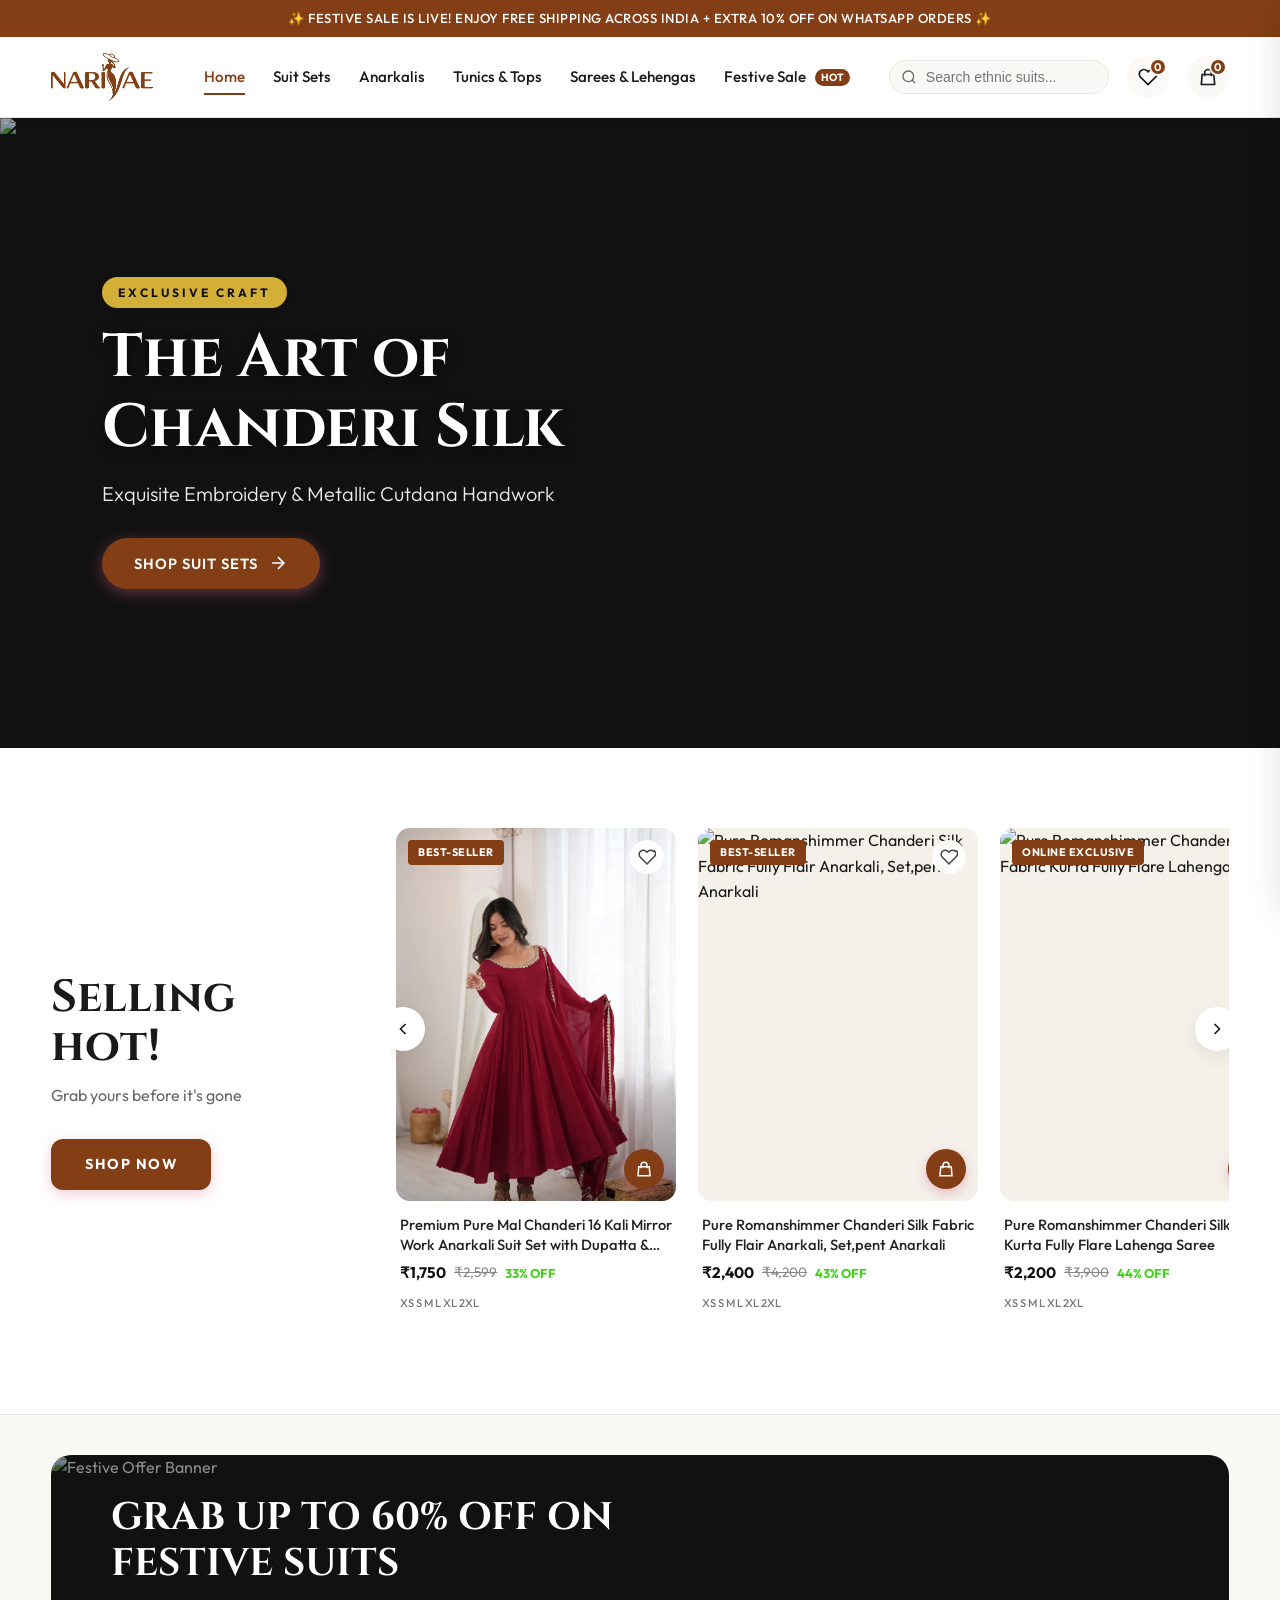
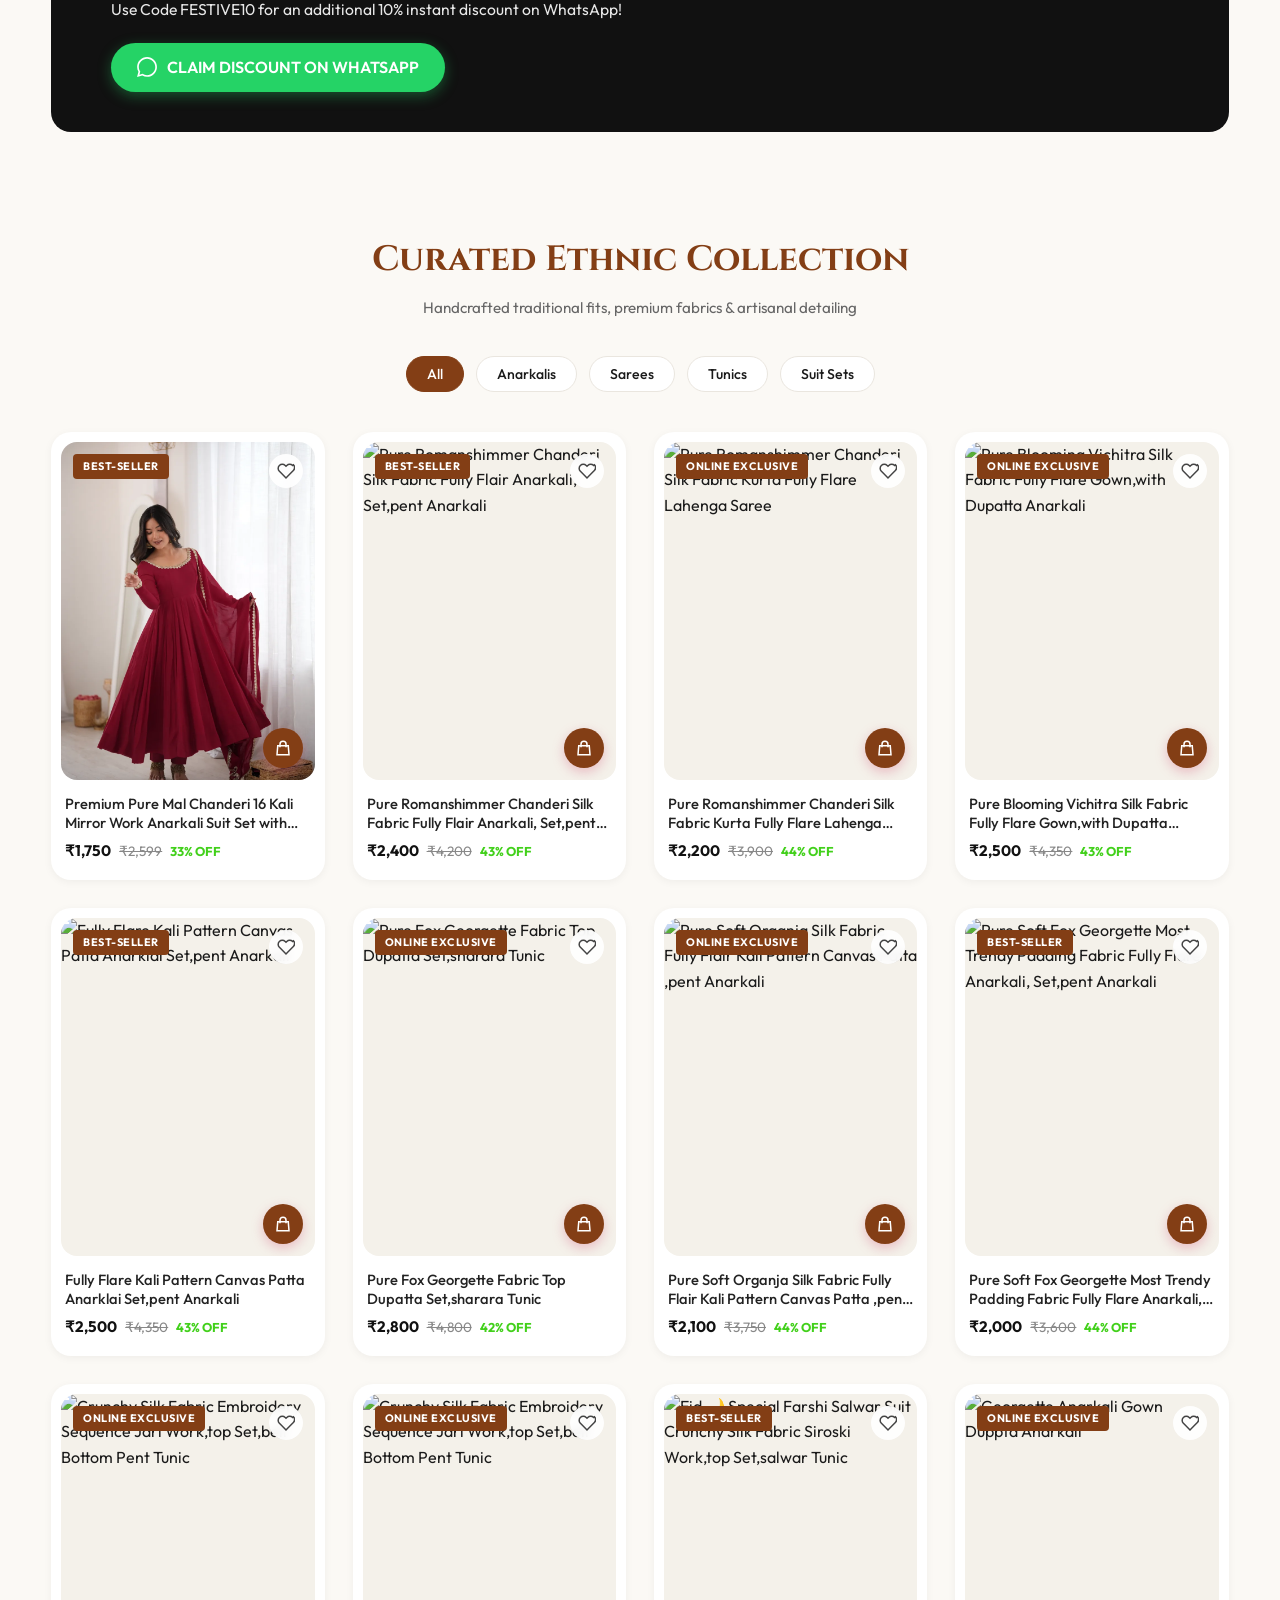
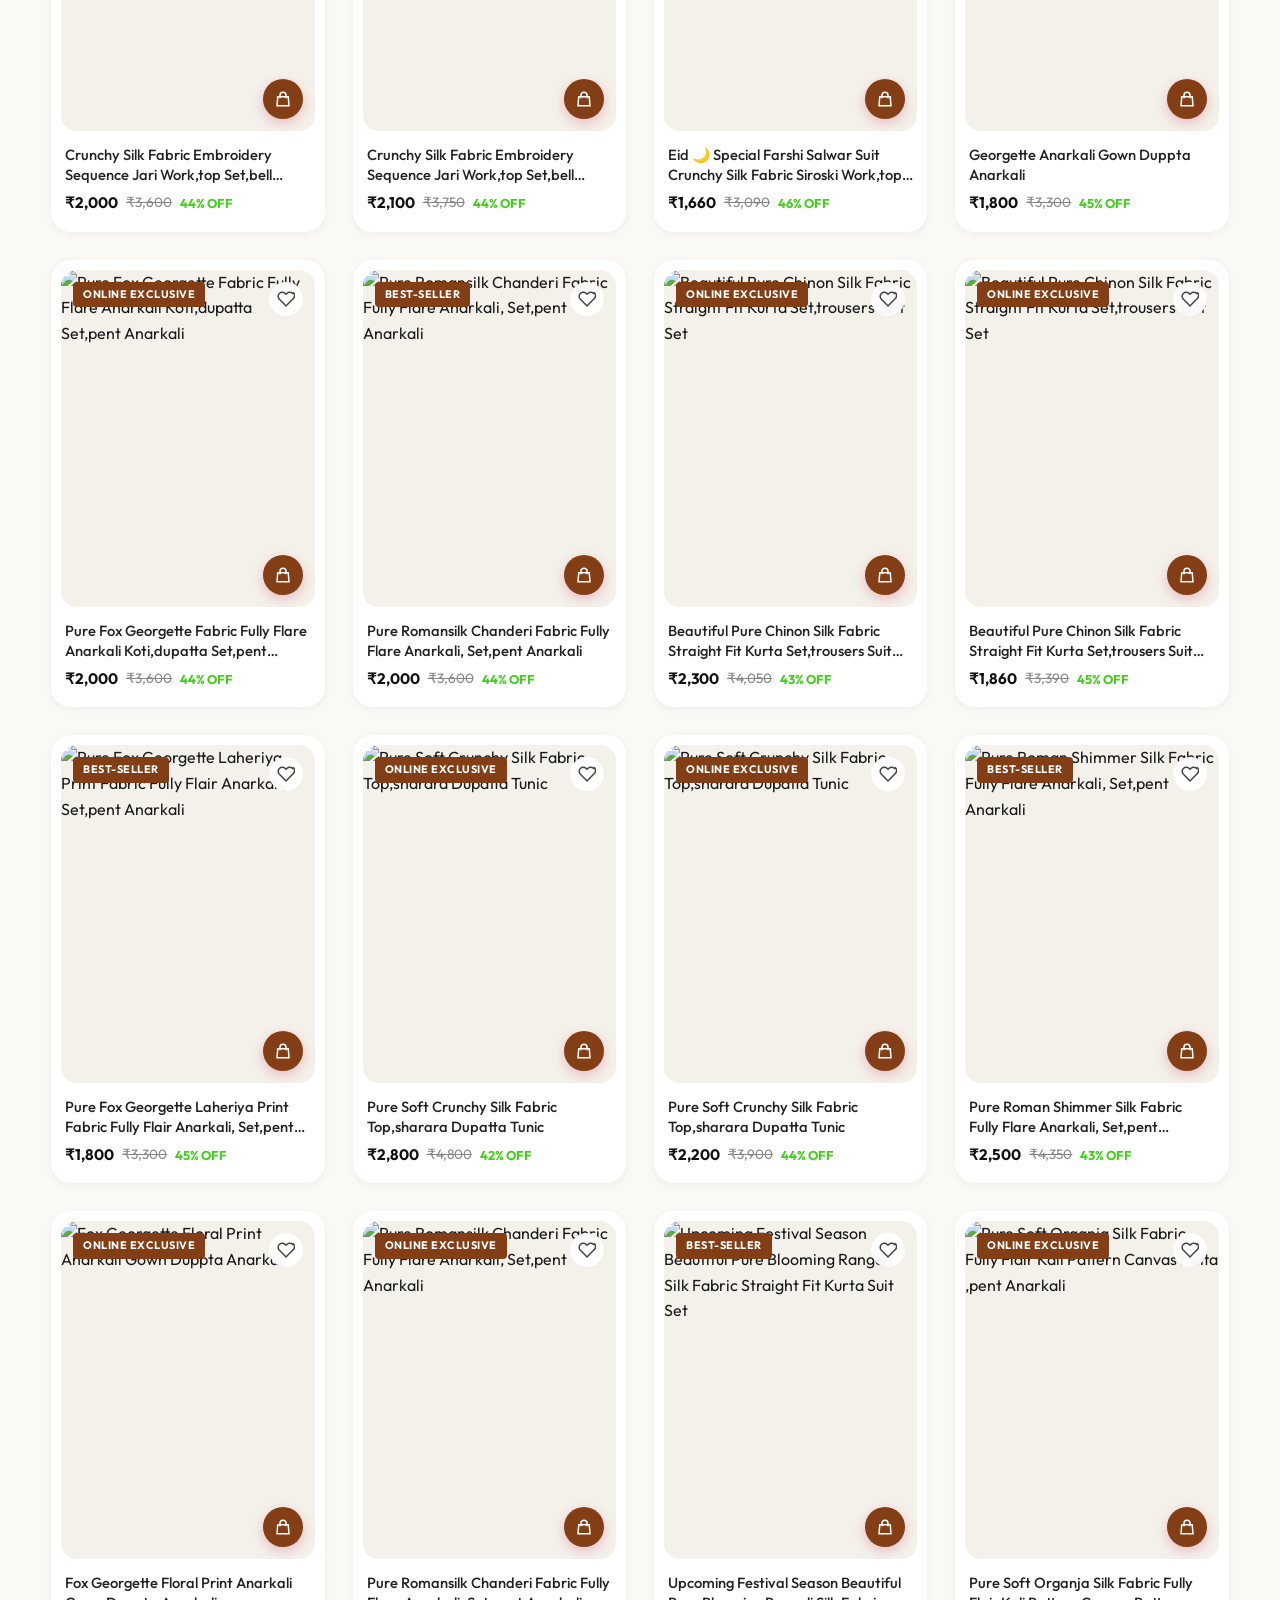
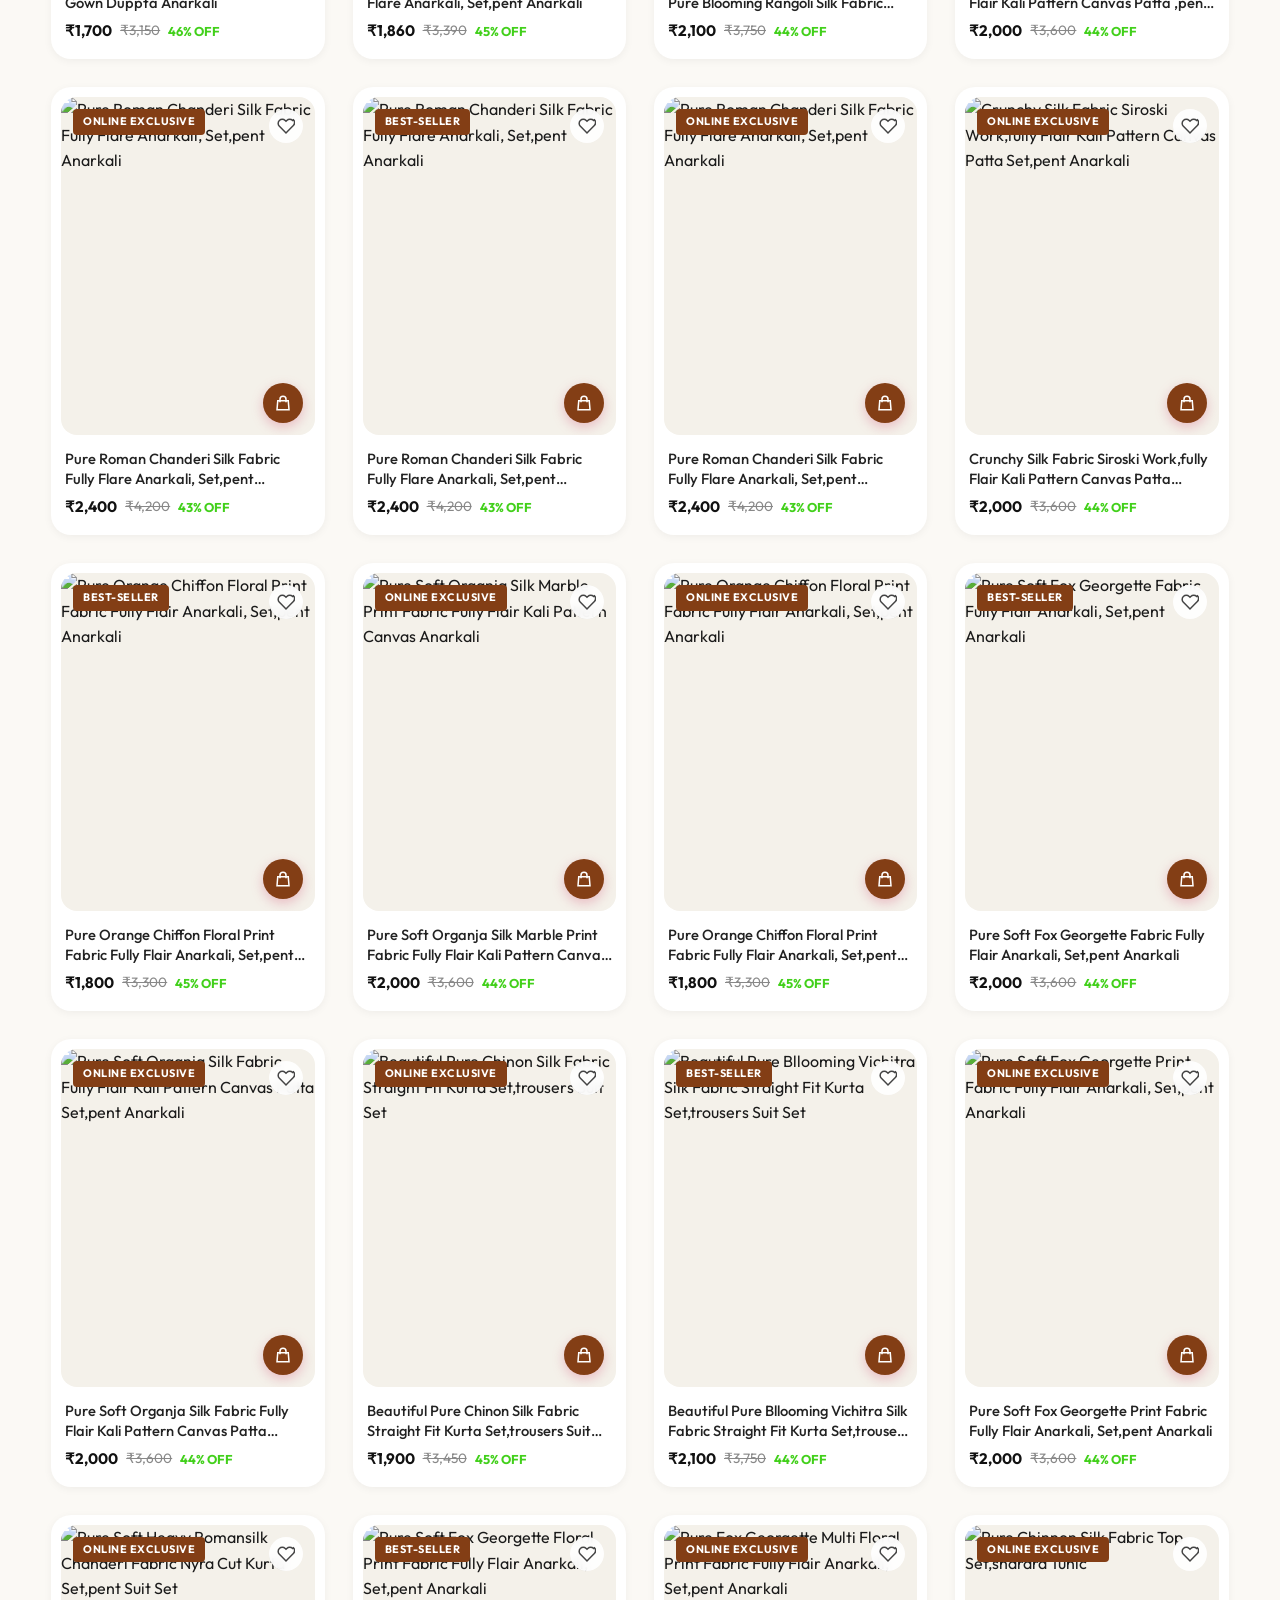
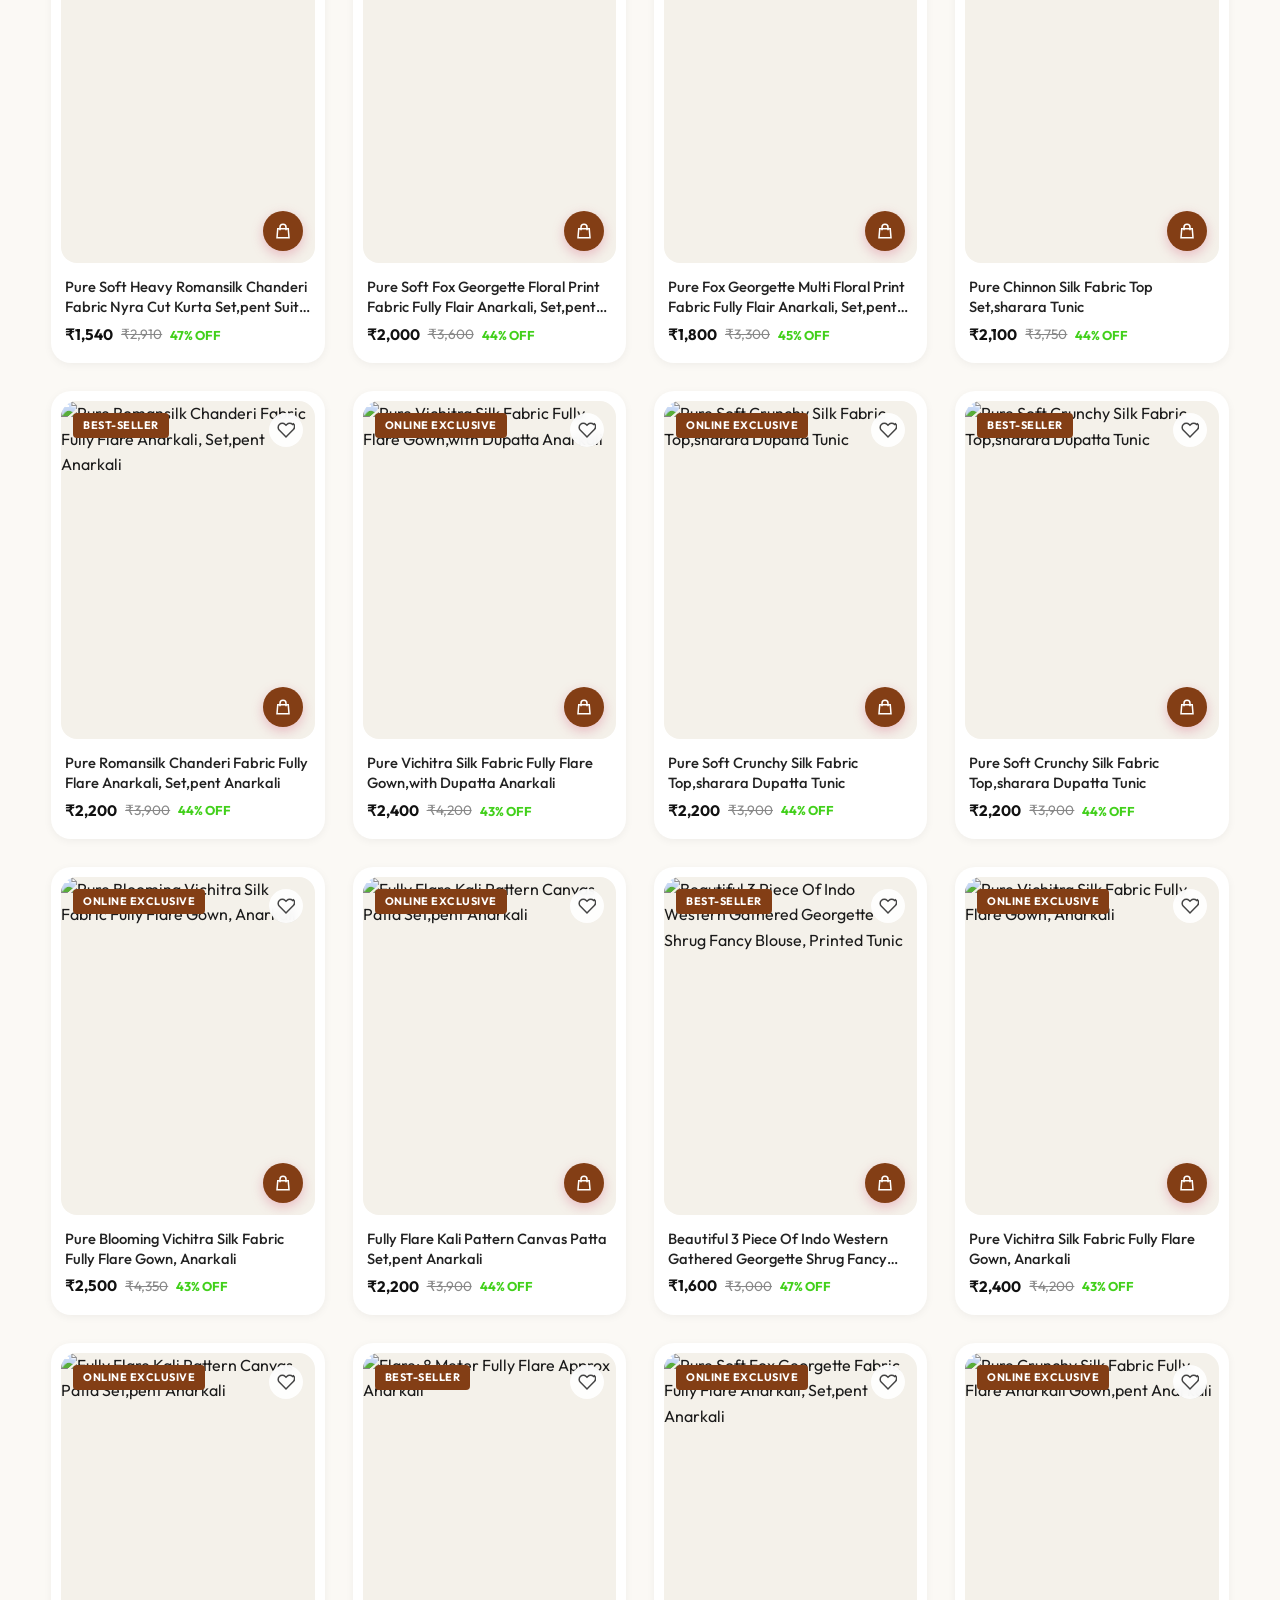
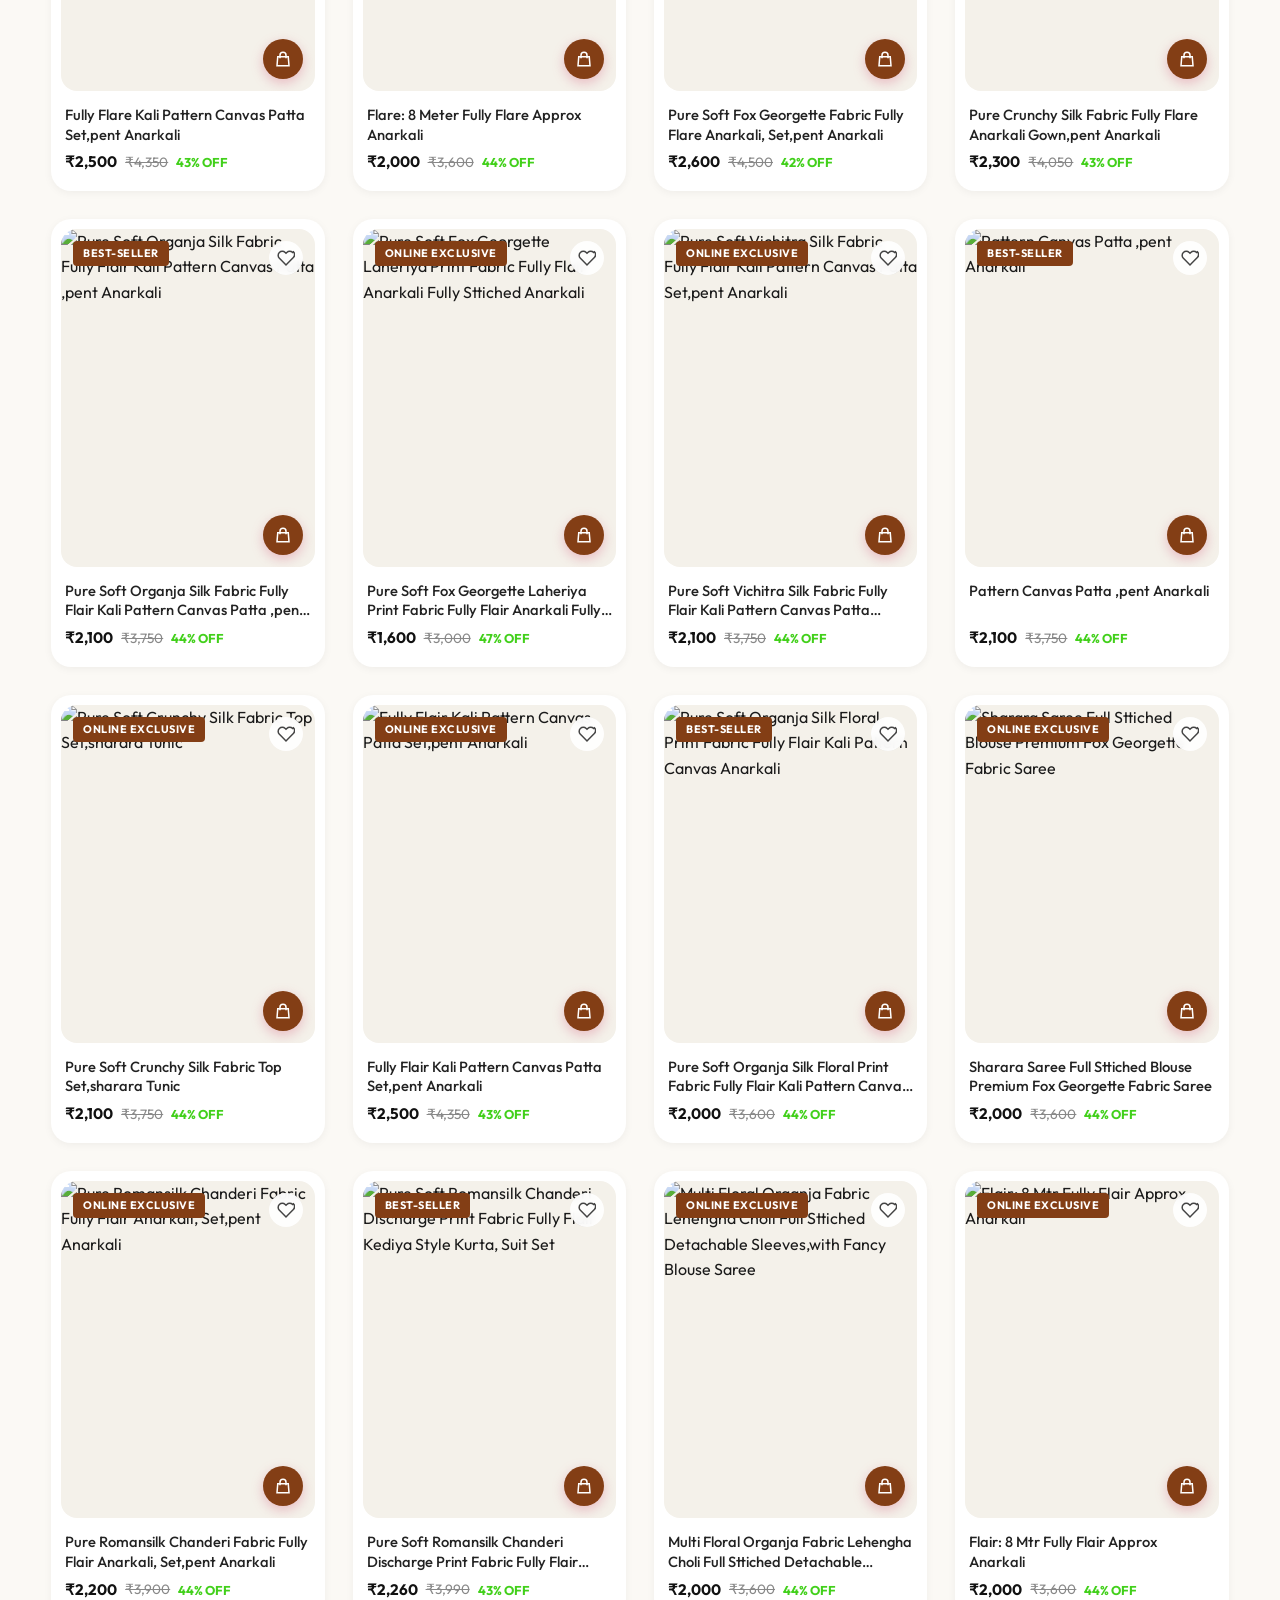
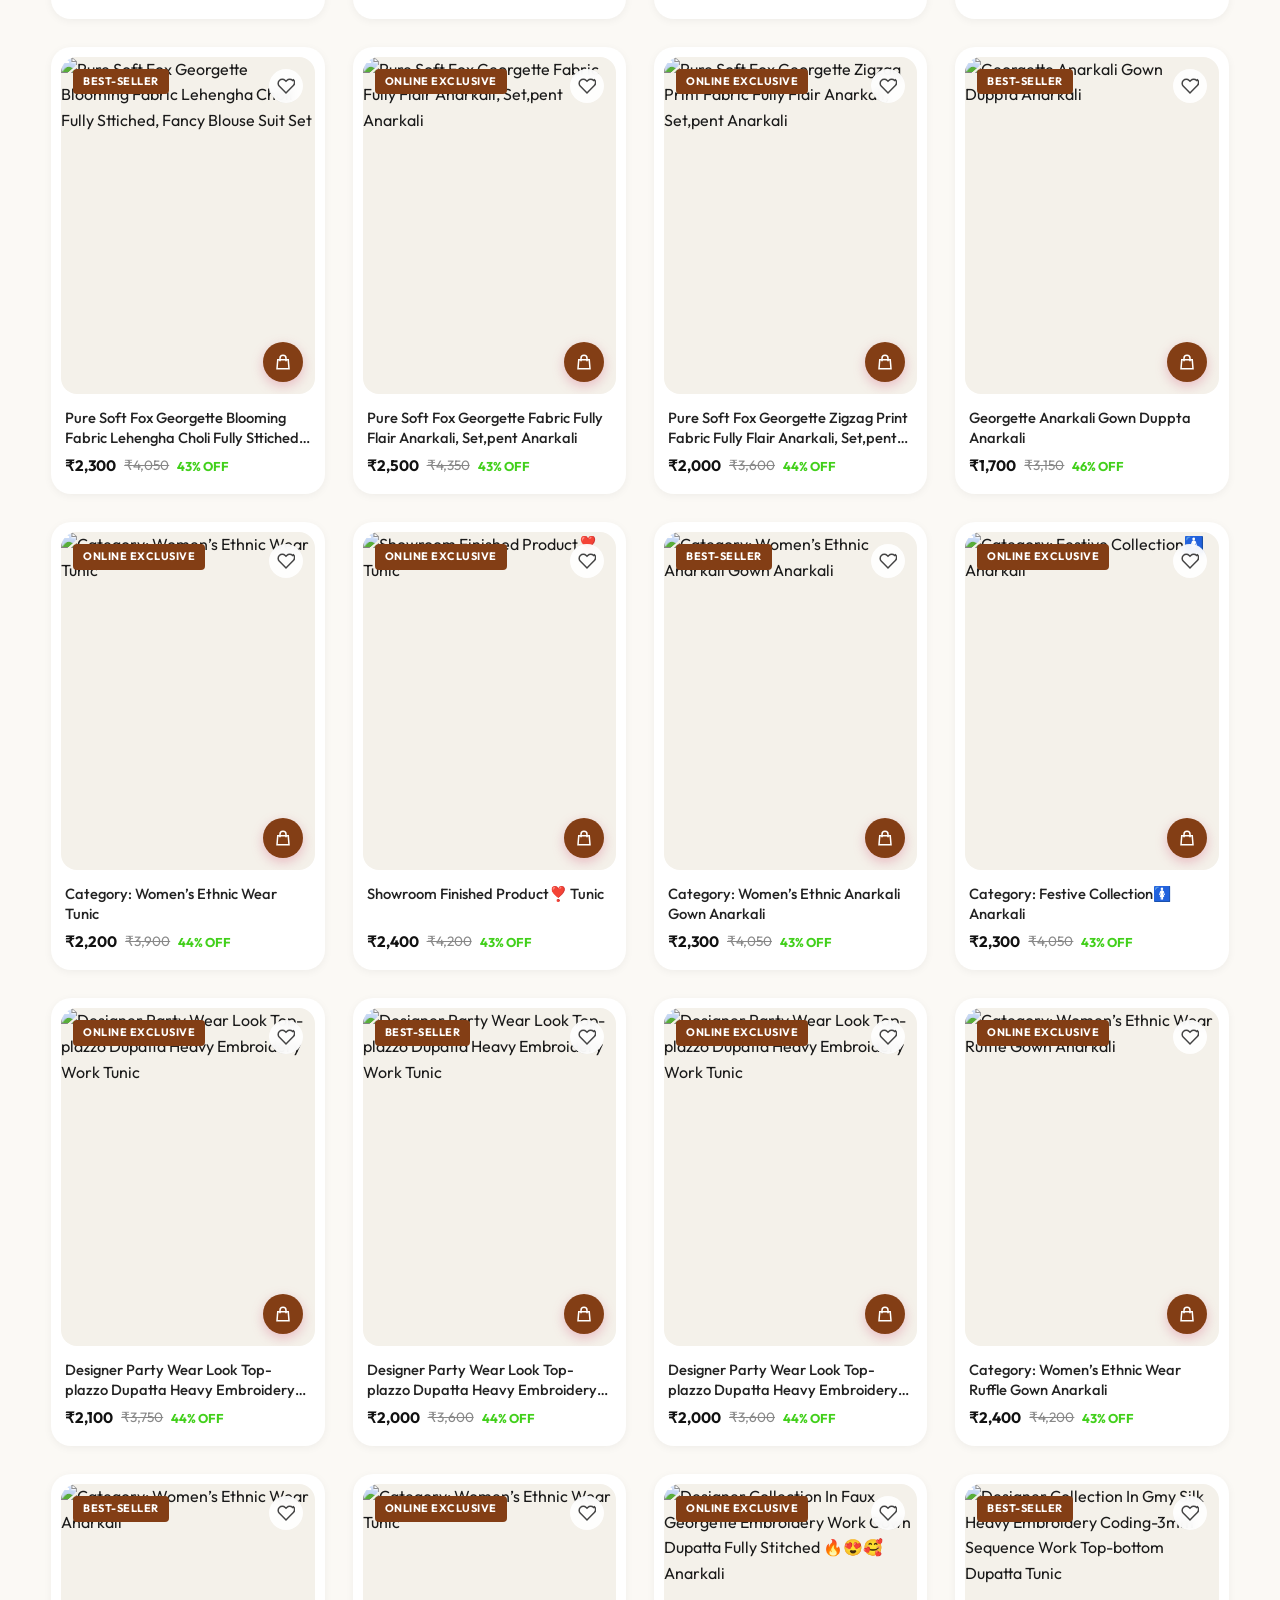
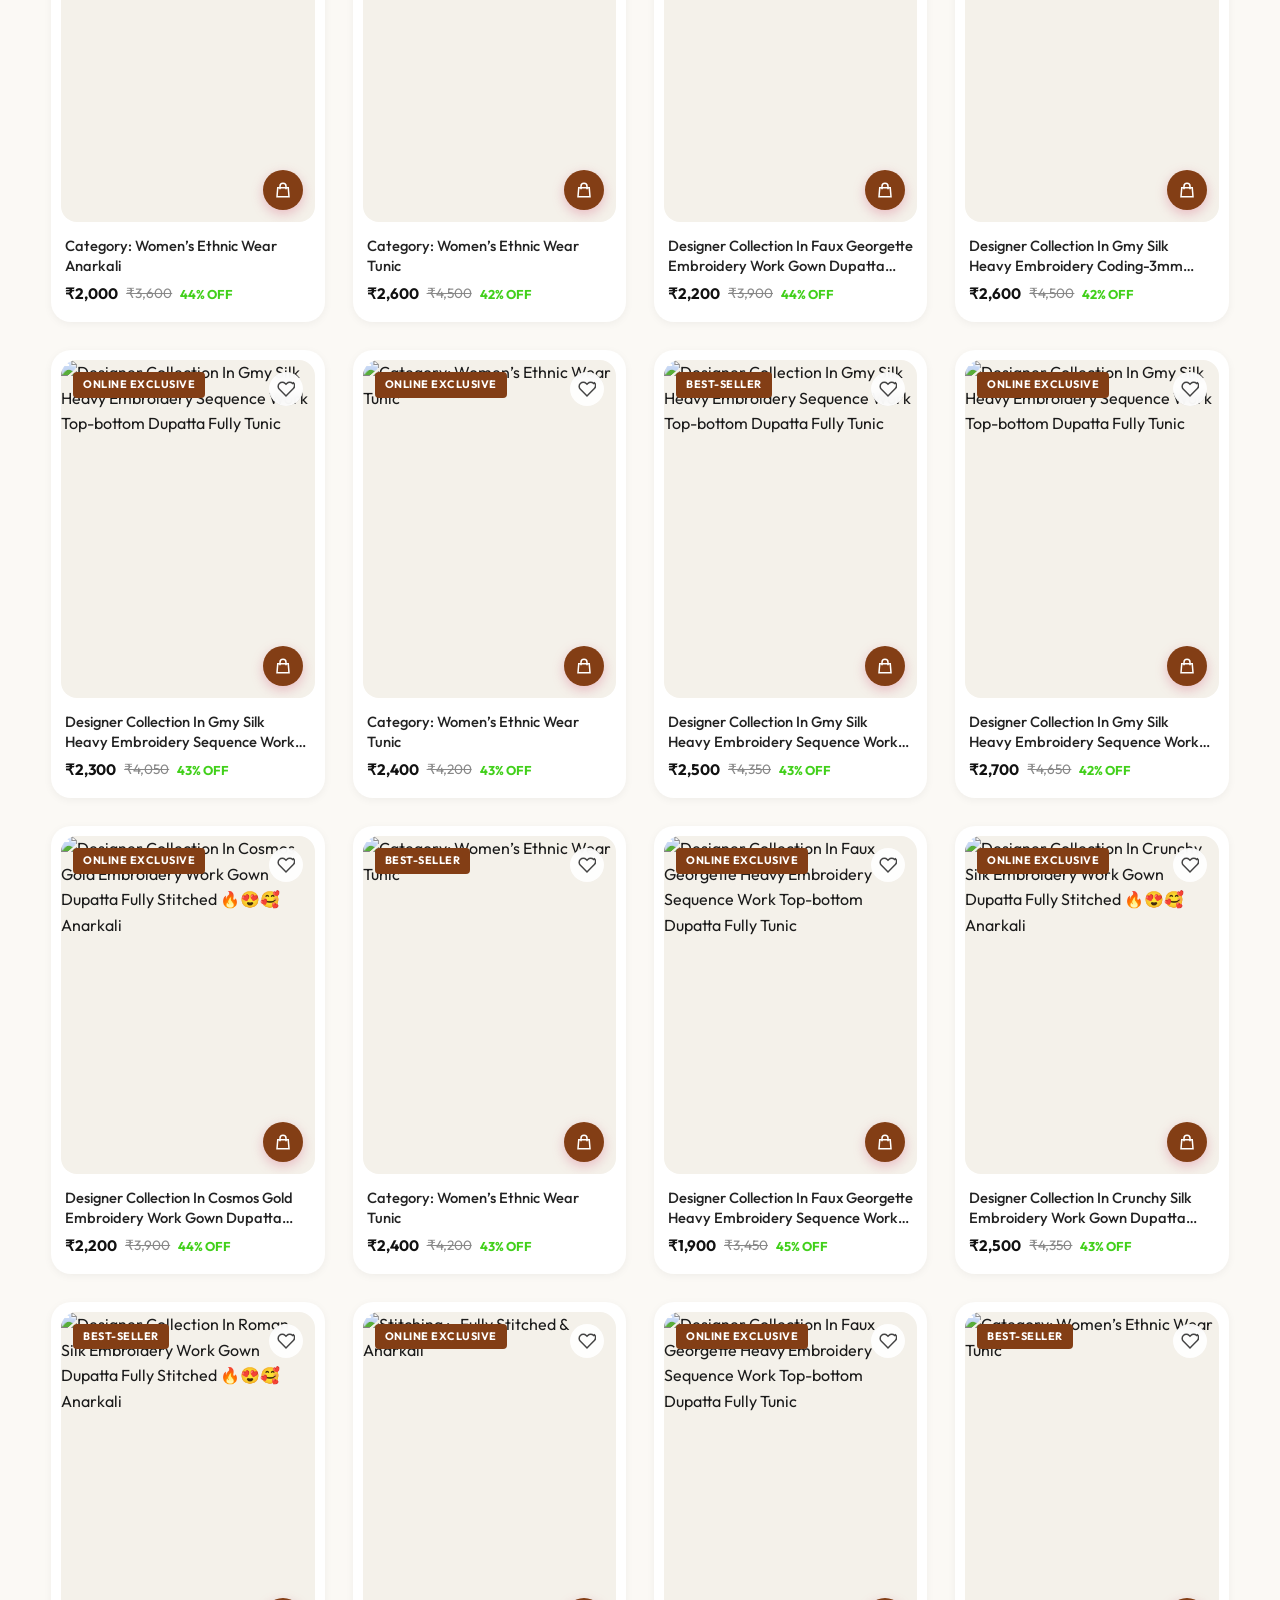
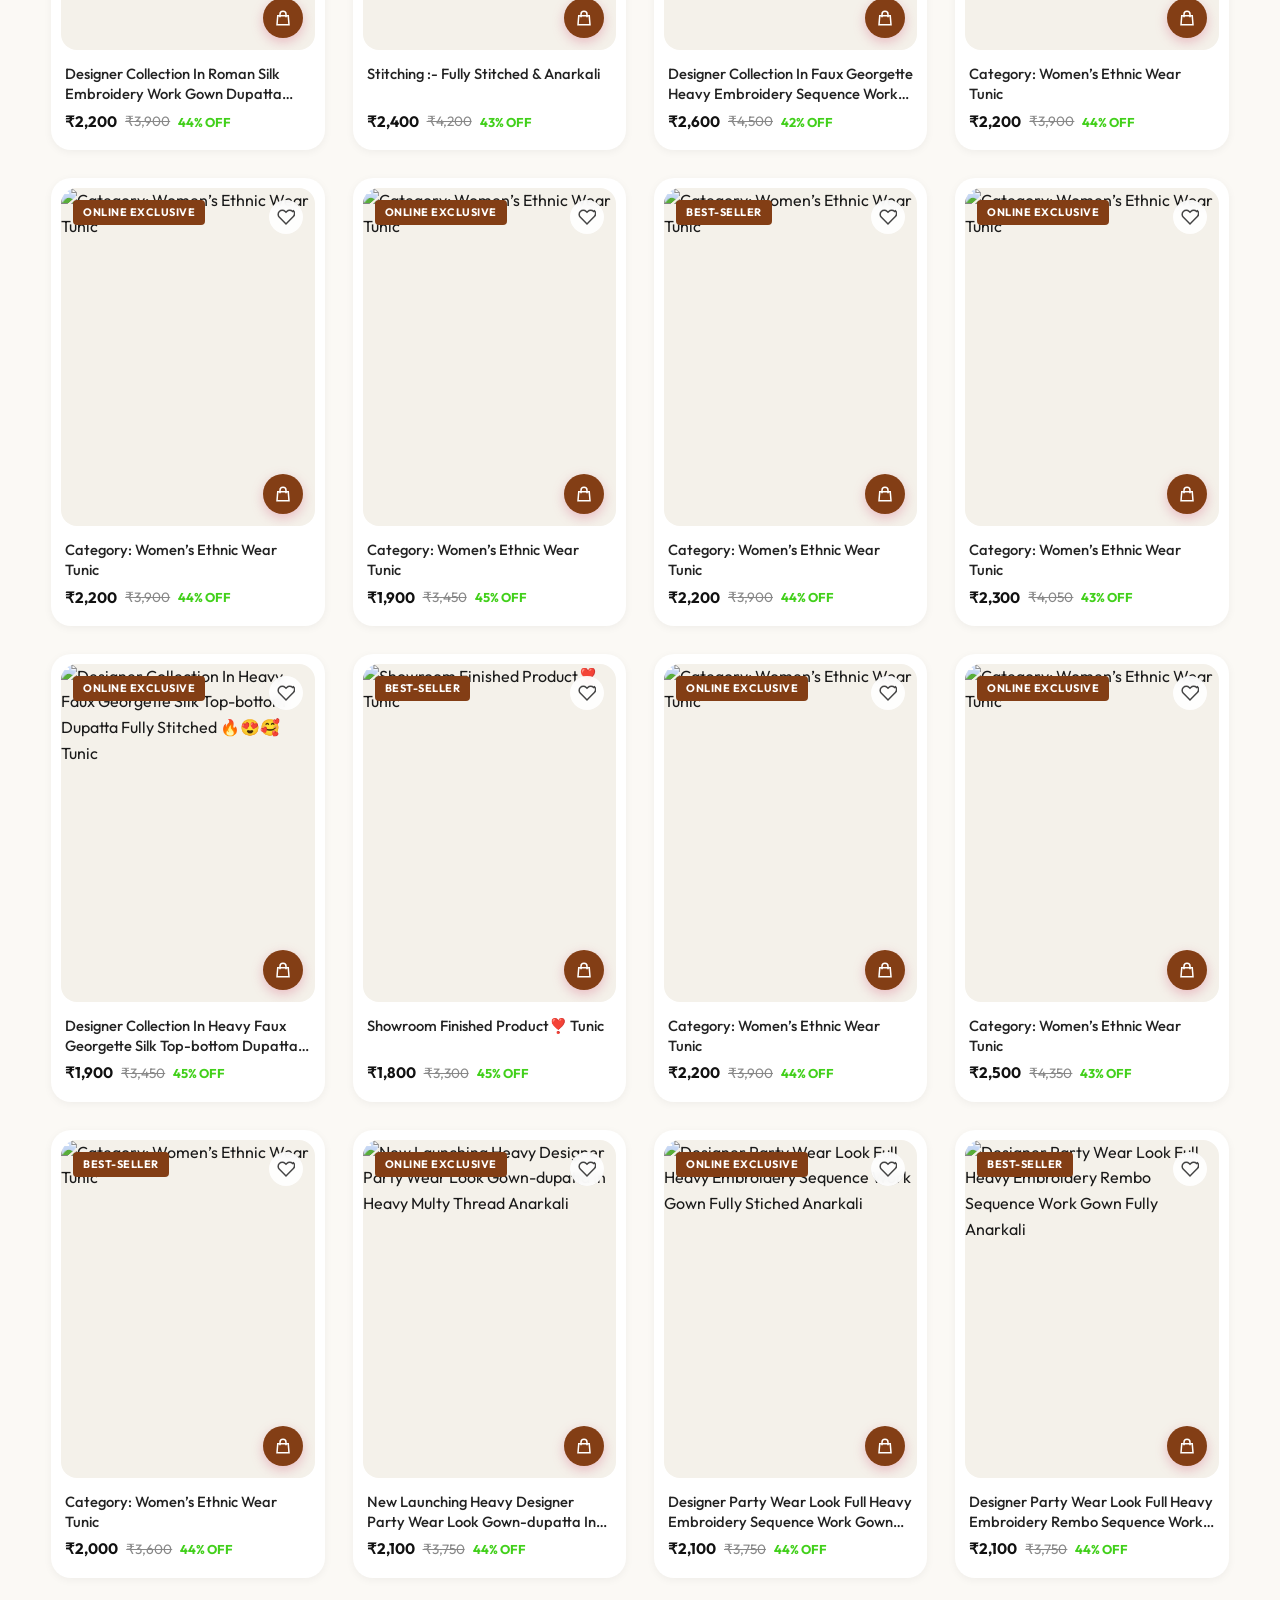
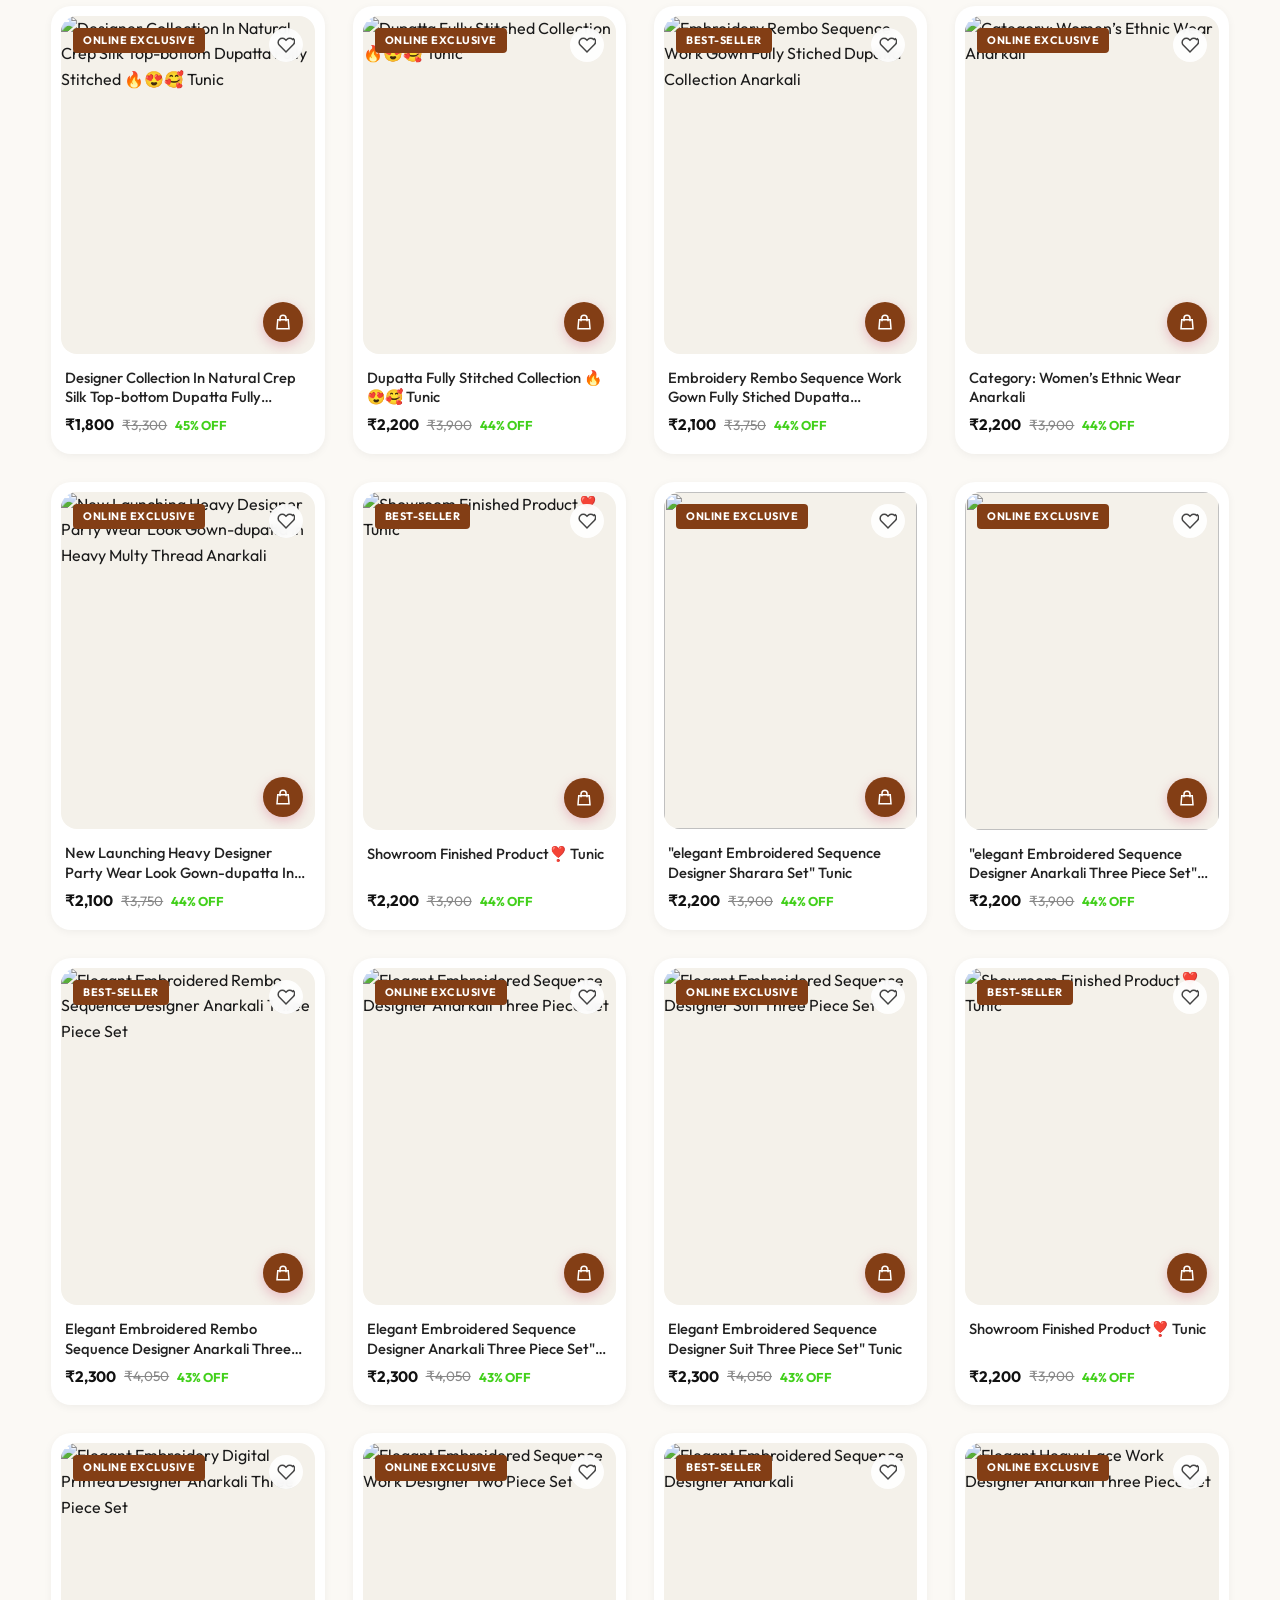
==== commit 9695f335: "Add product-specific reviews and ratings" ====
--- a/index.html
+++ b/index.html
@@ -5,7 +5,7 @@
   <meta name="viewport" content="width=device-width, initial-scale=1.0">
   <title>NARIVAE | Premium Indian Ethnic Wear, Suit Sets & Anarkalis</title>
   <meta name="description" content="Discover luxury Indian ethnic wear, handcrafted suit sets, flared Anarkalis, and tunics at NARIVAE. Order directly via WhatsApp.">
-  <link rel="stylesheet" href="css/styles.css">
+  <link rel="stylesheet" href="css/styles.css?v=5">
 </head>
 <body>
 
@@ -222,7 +222,7 @@
   </footer>
 
   <!-- Scripts -->
-  <script src="js/data.js"></script>
-  <script src="js/app.js"></script>
+  <script src="js/data.js?v=5"></script>
+  <script src="js/app.js?v=5"></script>
 </body>
 </html>
--- a/css/styles.css
+++ b/css/styles.css
@@ -6,19 +6,19 @@
 
 :root {
   /* Color Palette */
-  --primary-maroon: #861937;
-  --maroon-hover: #6a122a;
-  --gold-accent: #D4AF37;
-  --gold-light: #F7EFD8;
-  --rose-pink: #D86C88;
-  --rose-hover: #c45773;
-  --bg-warm: #FBF9F5;
-  --bg-card: #FFFFFF;
-  --text-main: #1A1A1A;
+  --primary-maroon: #833e15;
+  --maroon-hover: #6f2a01;
+  --gold-accent: #d4af37;
+  --gold-light: #f7efd8;
+  --rose-pink: #833e15;
+  --rose-hover: #6f2a01;
+  --bg-warm: #fbf9f5;
+  --bg-card: #ffffff;
+  --text-main: #1a1a1a;
   --text-muted: #666666;
   --text-light: #999999;
   --border-color: #EAE6DF;
-  --discount-red: #D93838;
+  --discount-red: #42d01b;
   --whatsapp-green: #25D366;
   --whatsapp-hover: #1da851;
 
@@ -124,6 +124,9 @@
 
 .brand-logo img {
   max-height: 48px;
+  width: auto;
+  display: block;
+  object-fit: contain;
 }
 
 .brand-text {
@@ -639,6 +642,20 @@
   gap: 8px;
   font-size: 0.95rem;
 }
+
+.product-rating {
+  display: flex;
+  align-items: center;
+  gap: 6px;
+  min-height: 18px;
+  color: #555;
+  font-size: 0.8rem;
+}
+.rating-value { font-weight: 700; color: #333; }
+.rating-stars { position: relative; display: inline-block; letter-spacing: 1px; line-height: 1; font-size: 1rem; }
+.rating-stars-empty { color: #d8d8d8; }
+.rating-stars-fill { position: absolute; inset: 0 auto 0 0; overflow: hidden; white-space: nowrap; color: #e0a500; }
+.rating-count { color: #777; }
 
 .current-price {
   font-weight: 700;
